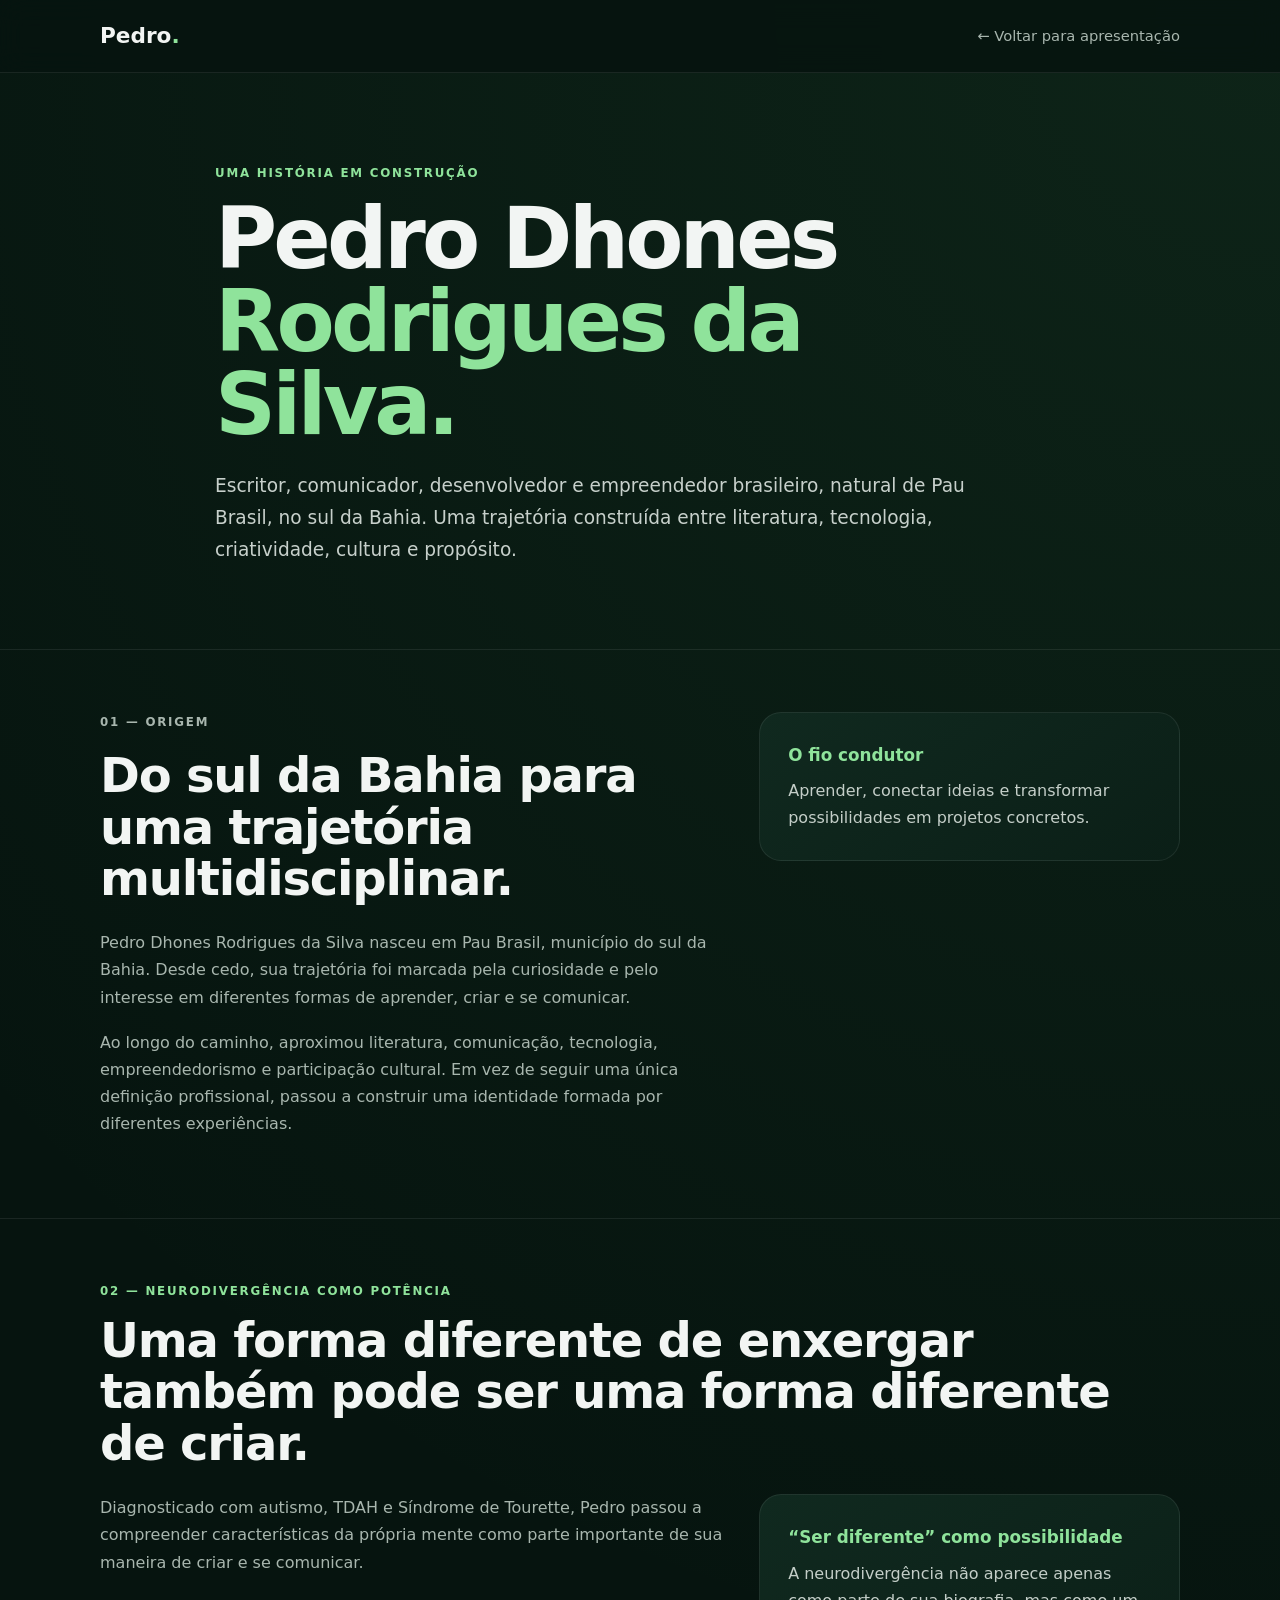
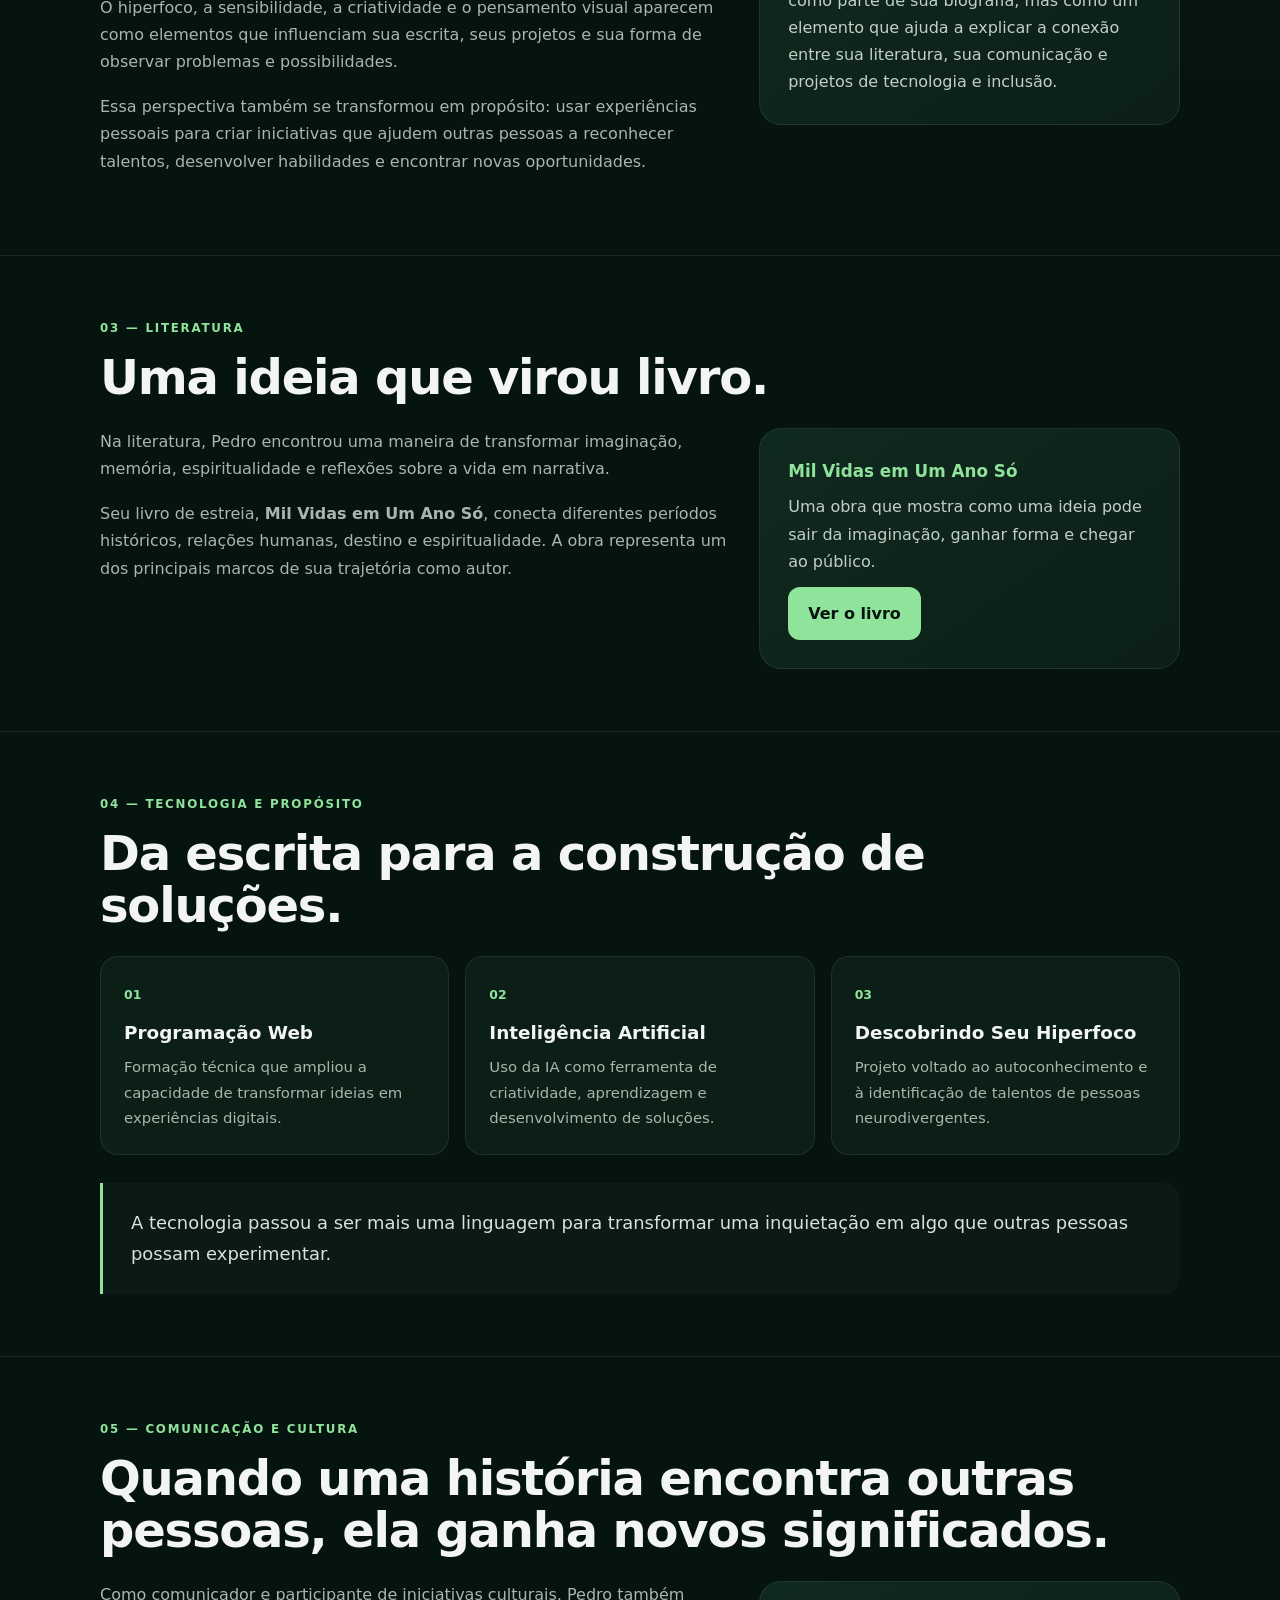
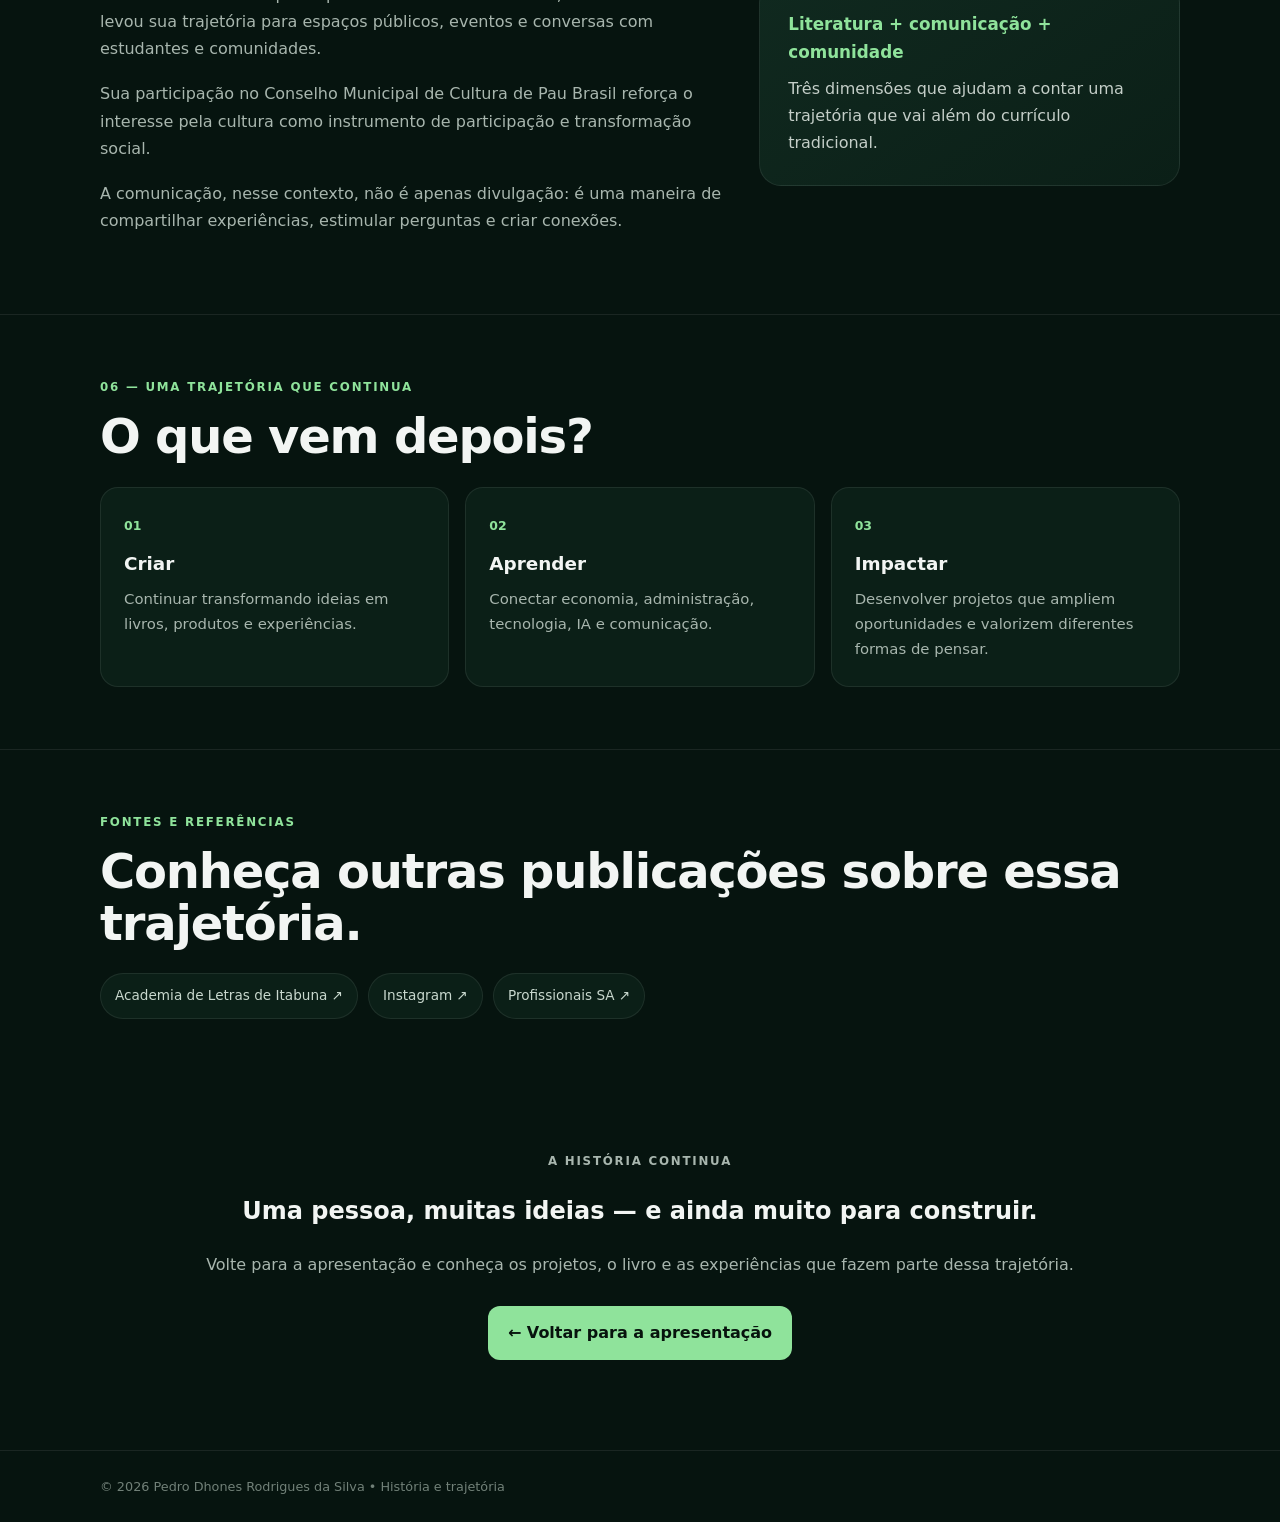
==== historia.html @ 58fc2c50 "Criar página dedicada à história de Pedro Dhones" ====
<!DOCTYPE html>
<html lang="pt-BR">
<head>
<meta charset="UTF-8">
<meta name="viewport" content="width=device-width, initial-scale=1.0">
<meta name="description" content="A história de Pedro Dhones Rodrigues da Silva — escritor, comunicador, desenvolvedor e empreendedor do sul da Bahia.">
<title>A história de Pedro Dhones | Pedro.</title>
<style>
:root{--bg:#06140f;--card:#0b1f17;--card2:#10291f;--text:#f2f5f3;--muted:#a8b6ae;--green:#8fe39b;--border:rgba(255,255,255,.08)}
*{box-sizing:border-box}html{scroll-behavior:smooth}body{margin:0;background:radial-gradient(circle at top right,rgba(82,180,105,.10),transparent 35%),var(--bg);color:var(--text);font-family:Inter,system-ui,-apple-system,BlinkMacSystemFont,"Segoe UI",sans-serif;line-height:1.7}.wrap{width:min(1080px,calc(100% - 36px));margin:auto}.nav{position:sticky;top:0;z-index:10;background:rgba(6,20,15,.88);backdrop-filter:blur(14px);border-bottom:1px solid var(--border)}.nav-inner{height:72px;display:flex;align-items:center;justify-content:space-between}.logo{color:var(--text);font-size:1.35rem;font-weight:800;text-decoration:none}.logo span{color:var(--green)}.back{color:var(--muted);text-decoration:none;font-size:.92rem}.back:hover{color:var(--green)}.hero{padding:90px 0 65px;max-width:850px}.eyebrow{color:var(--green);font-size:.74rem;font-weight:800;letter-spacing:.15em;margin:0 0 14px}.hero h1{font-size:clamp(2.5rem,7vw,5.3rem);line-height:.98;letter-spacing:-.045em;margin:0 0 24px}.hero h1 span{color:var(--green)}.lead{font-size:1.16rem;color:#c7d0cb;max-width:760px}.section{padding:62px 0;border-top:1px solid var(--border)}.section h2{font-size:clamp(1.8rem,4vw,3rem);line-height:1.08;letter-spacing:-.025em;margin:0 0 24px}.grid{display:grid;grid-template-columns:1.5fr 1fr;gap:28px;align-items:start}.copy p{color:var(--muted);margin:0 0 18px}.highlight{background:linear-gradient(145deg,var(--card2),var(--card));border:1px solid var(--border);border-radius:22px;padding:28px}.highlight strong{display:block;font-size:1.05rem;margin-bottom:8px;color:var(--green)}.highlight p{margin:0;color:#c4cec8}.cards{display:grid;grid-template-columns:repeat(3,1fr);gap:16px}.card{background:var(--card);border:1px solid var(--border);border-radius:18px;padding:23px}.card .num{color:var(--green);font-weight:800;font-size:.78rem}.card h3{margin:10px 0 7px;font-size:1.15rem}.card p{margin:0;color:var(--muted);font-size:.93rem}.quote{margin:28px 0 0;padding:25px 28px;border-left:3px solid var(--green);background:rgba(255,255,255,.025);border-radius:0 16px 16px 0;font-size:1.12rem;color:#d9e1dc}.sources{display:flex;flex-wrap:wrap;gap:10px}.sources a{display:inline-block;color:#c9d8ce;border:1px solid var(--border);background:var(--card);padding:10px 14px;border-radius:999px;text-decoration:none;font-size:.85rem}.sources a:hover{color:var(--green);border-color:rgba(143,227,155,.35)}.cta{padding:70px 0 90px;text-align:center}.cta p{color:var(--muted)}.btn{display:inline-flex;align-items:center;justify-content:center;margin-top:12px;padding:13px 20px;border-radius:12px;background:var(--green);color:#07130d;text-decoration:none;font-weight:800}.footer{border-top:1px solid var(--border);padding:25px 0;color:#718078;font-size:.8rem}@media(max-width:760px){.grid,.cards{grid-template-columns:1fr}.hero{padding-top:65px}.nav-inner{height:64px}.back{font-size:.82rem}.section{padding:48px 0}}
</style>
</head>
<body>
<header class="nav"><div class="wrap nav-inner"><a class="logo" href="index.html">Pedro<span>.</span></a><a class="back" href="index.html">← Voltar para apresentação</a></div></header>
<main>
<section class="hero wrap">
<p class="eyebrow">UMA HISTÓRIA EM CONSTRUÇÃO</p>
<h1>Pedro Dhones<br><span>Rodrigues da Silva.</span></h1>
<p class="lead">Escritor, comunicador, desenvolvedor e empreendedor brasileiro, natural de Pau Brasil, no sul da Bahia. Uma trajetória construída entre literatura, tecnologia, criatividade, cultura e propósito.</p>
</section>

<section class="section"><div class="wrap grid"><div class="copy"><p class="eyebrow">01 — ORIGEM</p><h2>Do sul da Bahia para uma trajetória multidisciplinar.</h2><p>Pedro Dhones Rodrigues da Silva nasceu em Pau Brasil, município do sul da Bahia. Desde cedo, sua trajetória foi marcada pela curiosidade e pelo interesse em diferentes formas de aprender, criar e se comunicar.</p><p>Ao longo do caminho, aproximou literatura, comunicação, tecnologia, empreendedorismo e participação cultural. Em vez de seguir uma única definição profissional, passou a construir uma identidade formada por diferentes experiências.</p></div><div class="highlight"><strong>O fio condutor</strong><p>Aprender, conectar ideias e transformar possibilidades em projetos concretos.</p></div></div></section>

<section class="section"><div class="wrap"><p class="eyebrow">02 — NEURODIVERGÊNCIA COMO POTÊNCIA</p><h2>Uma forma diferente de enxergar também pode ser uma forma diferente de criar.</h2><div class="grid"><div class="copy"><p>Diagnosticado com autismo, TDAH e Síndrome de Tourette, Pedro passou a compreender características da própria mente como parte importante de sua maneira de criar e se comunicar.</p><p>O hiperfoco, a sensibilidade, a criatividade e o pensamento visual aparecem como elementos que influenciam sua escrita, seus projetos e sua forma de observar problemas e possibilidades.</p><p>Essa perspectiva também se transformou em propósito: usar experiências pessoais para criar iniciativas que ajudem outras pessoas a reconhecer talentos, desenvolver habilidades e encontrar novas oportunidades.</p></div><div class="highlight"><strong>“Ser diferente” como possibilidade</strong><p>A neurodivergência não aparece apenas como parte de sua biografia, mas como um elemento que ajuda a explicar a conexão entre sua literatura, sua comunicação e projetos de tecnologia e inclusão.</p></div></div></div></section>

<section class="section"><div class="wrap"><p class="eyebrow">03 — LITERATURA</p><h2>Uma ideia que virou livro.</h2><div class="grid"><div class="copy"><p>Na literatura, Pedro encontrou uma maneira de transformar imaginação, memória, espiritualidade e reflexões sobre a vida em narrativa.</p><p>Seu livro de estreia, <strong>Mil Vidas em Um Ano Só</strong>, conecta diferentes períodos históricos, relações humanas, destino e espiritualidade. A obra representa um dos principais marcos de sua trajetória como autor.</p></div><div class="highlight"><strong>Mil Vidas em Um Ano Só</strong><p>Uma obra que mostra como uma ideia pode sair da imaginação, ganhar forma e chegar ao público.</p><a class="btn" href="https://www.amazon.com.br/dp/B0FYCX7732" target="_blank" rel="noopener">Ver o livro</a></div></div></div></section>

<section class="section"><div class="wrap"><p class="eyebrow">04 — TECNOLOGIA E PROPÓSITO</p><h2>Da escrita para a construção de soluções.</h2><div class="cards"><article class="card"><span class="num">01</span><h3>Programação Web</h3><p>Formação técnica que ampliou a capacidade de transformar ideias em experiências digitais.</p></article><article class="card"><span class="num">02</span><h3>Inteligência Artificial</h3><p>Uso da IA como ferramenta de criatividade, aprendizagem e desenvolvimento de soluções.</p></article><article class="card"><span class="num">03</span><h3>Descobrindo Seu Hiperfoco</h3><p>Projeto voltado ao autoconhecimento e à identificação de talentos de pessoas neurodivergentes.</p></article></div><div class="quote">A tecnologia passou a ser mais uma linguagem para transformar uma inquietação em algo que outras pessoas possam experimentar.</div></div></section>

<section class="section"><div class="wrap"><p class="eyebrow">05 — COMUNICAÇÃO E CULTURA</p><h2>Quando uma história encontra outras pessoas, ela ganha novos significados.</h2><div class="grid"><div class="copy"><p>Como comunicador e participante de iniciativas culturais, Pedro também levou sua trajetória para espaços públicos, eventos e conversas com estudantes e comunidades.</p><p>Sua participação no Conselho Municipal de Cultura de Pau Brasil reforça o interesse pela cultura como instrumento de participação e transformação social.</p><p>A comunicação, nesse contexto, não é apenas divulgação: é uma maneira de compartilhar experiências, estimular perguntas e criar conexões.</p></div><div class="highlight"><strong>Literatura + comunicação + comunidade</strong><p>Três dimensões que ajudam a contar uma trajetória que vai além do currículo tradicional.</p></div></div></div></section>

<section class="section"><div class="wrap"><p class="eyebrow">06 — UMA TRAJETÓRIA QUE CONTINUA</p><h2>O que vem depois?</h2><div class="cards"><article class="card"><span class="num">01</span><h3>Criar</h3><p>Continuar transformando ideias em livros, produtos e experiências.</p></article><article class="card"><span class="num">02</span><h3>Aprender</h3><p>Conectar economia, administração, tecnologia, IA e comunicação.</p></article><article class="card"><span class="num">03</span><h3>Impactar</h3><p>Desenvolver projetos que ampliem oportunidades e valorizem diferentes formas de pensar.</p></article></div></div></section>

<section class="section"><div class="wrap"><p class="eyebrow">FONTES E REFERÊNCIAS</p><h2>Conheça outras publicações sobre essa trajetória.</h2><div class="sources"><a href="https://academiadeletrasdeitabuna.com.br/2026/02/09/materia-literatura-sensibilidade-e-espiritualidade/" target="_blank" rel="noopener">Academia de Letras de Itabuna ↗</a><a href="https://www.instagram.com/p/DRHvUy2ACVV/" target="_blank" rel="noopener">Instagram ↗</a><a href="https://palestrantes.profissionaissa.com.br/palestrante/pedro-dhones-rodrigues-da-silva-123916" target="_blank" rel="noopener">Profissionais SA ↗</a></div></div></section>

<section class="cta wrap"><p class="eyebrow">A HISTÓRIA CONTINUA</p><h2>Uma pessoa, muitas ideias — e ainda muito para construir.</h2><p>Volte para a apresentação e conheça os projetos, o livro e as experiências que fazem parte dessa trajetória.</p><a class="btn" href="index.html">← Voltar para a apresentação</a></section>
</main>
<footer class="footer"><div class="wrap">© 2026 Pedro Dhones Rodrigues da Silva • História e trajetória</div></footer>
</body>
</html>
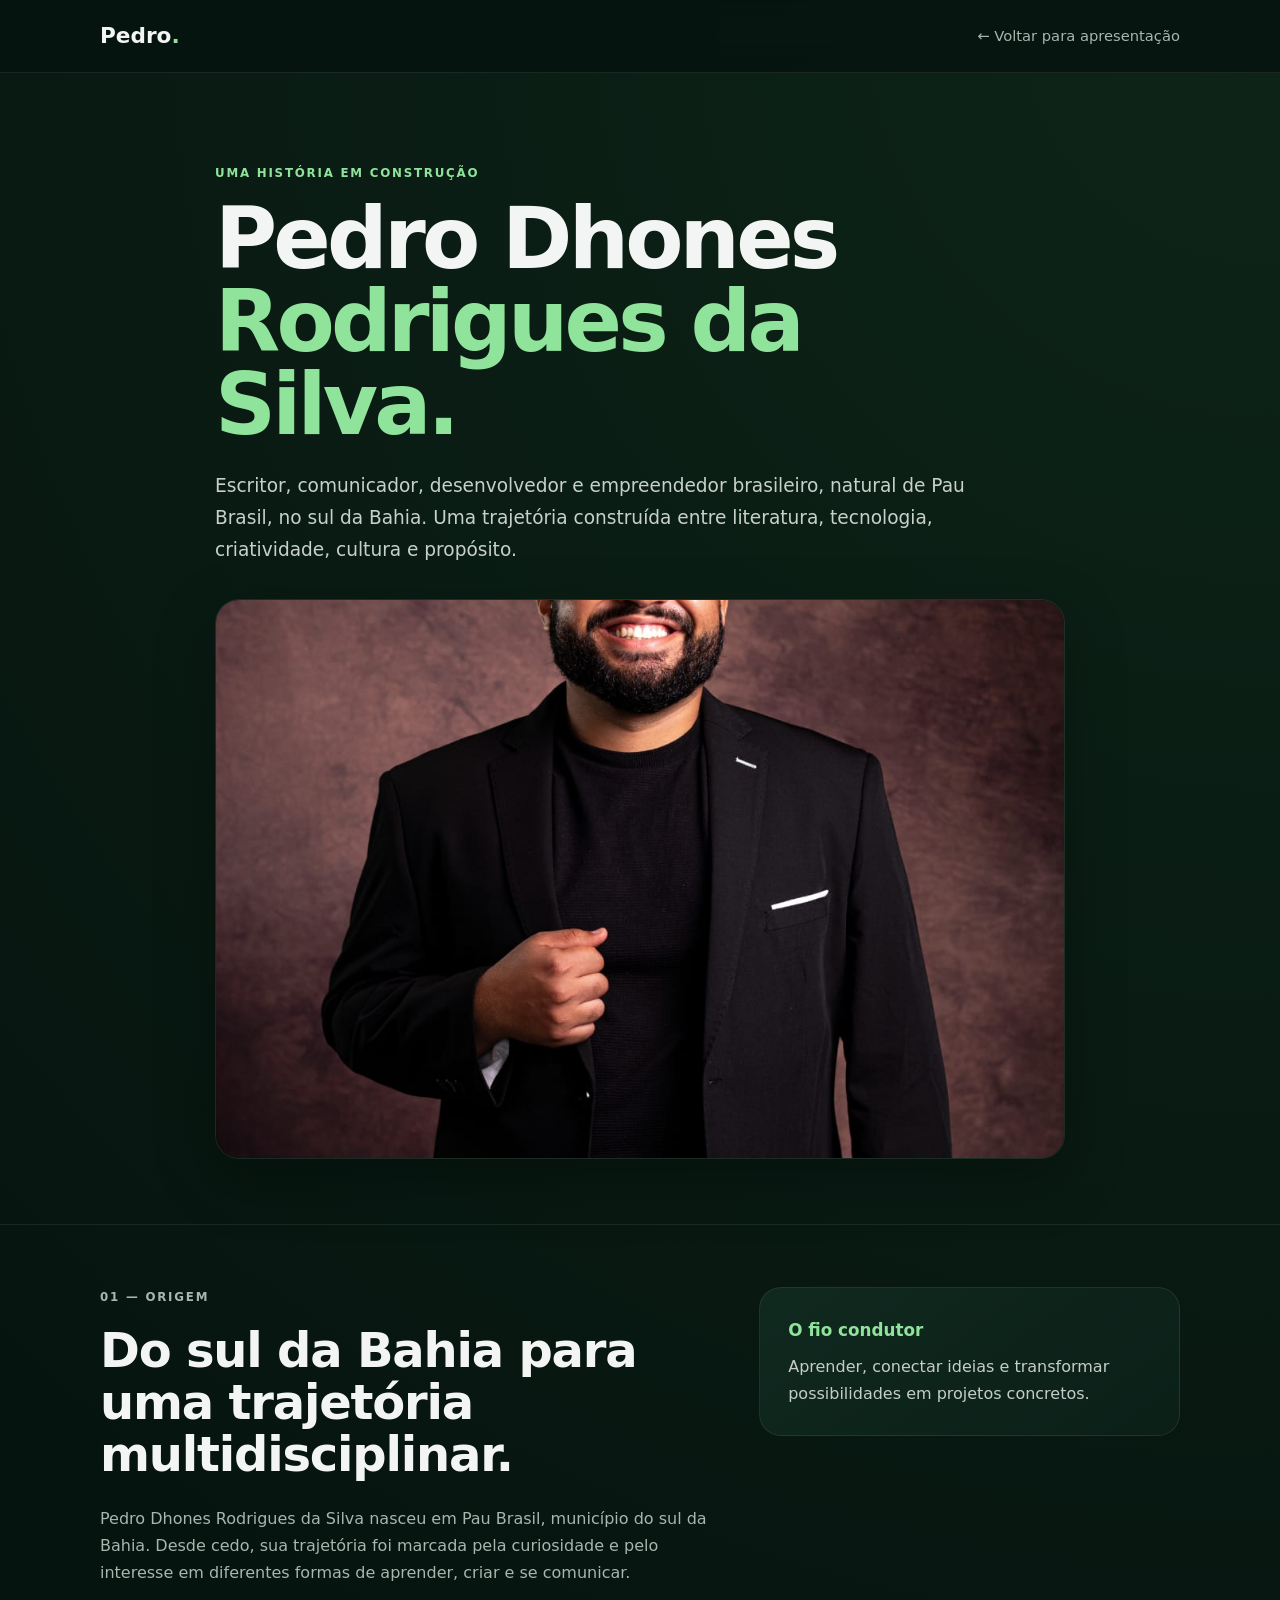
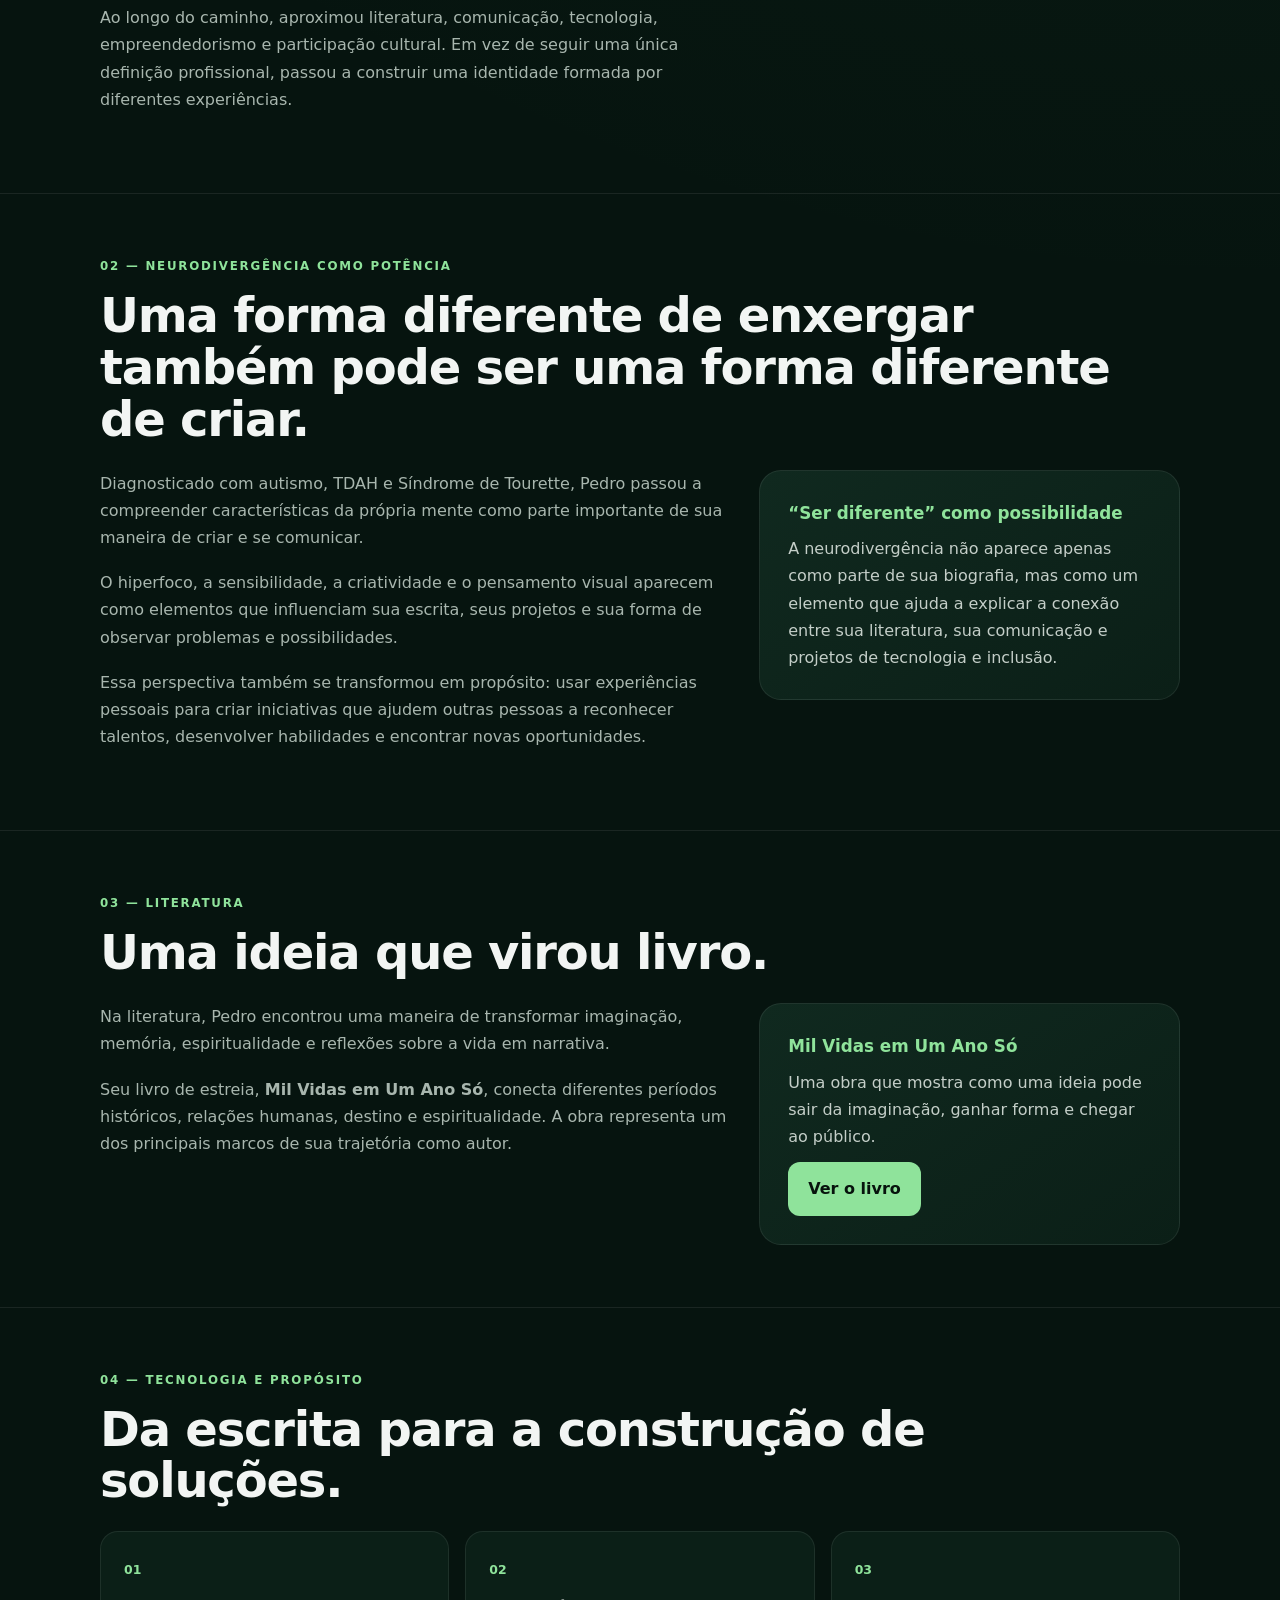
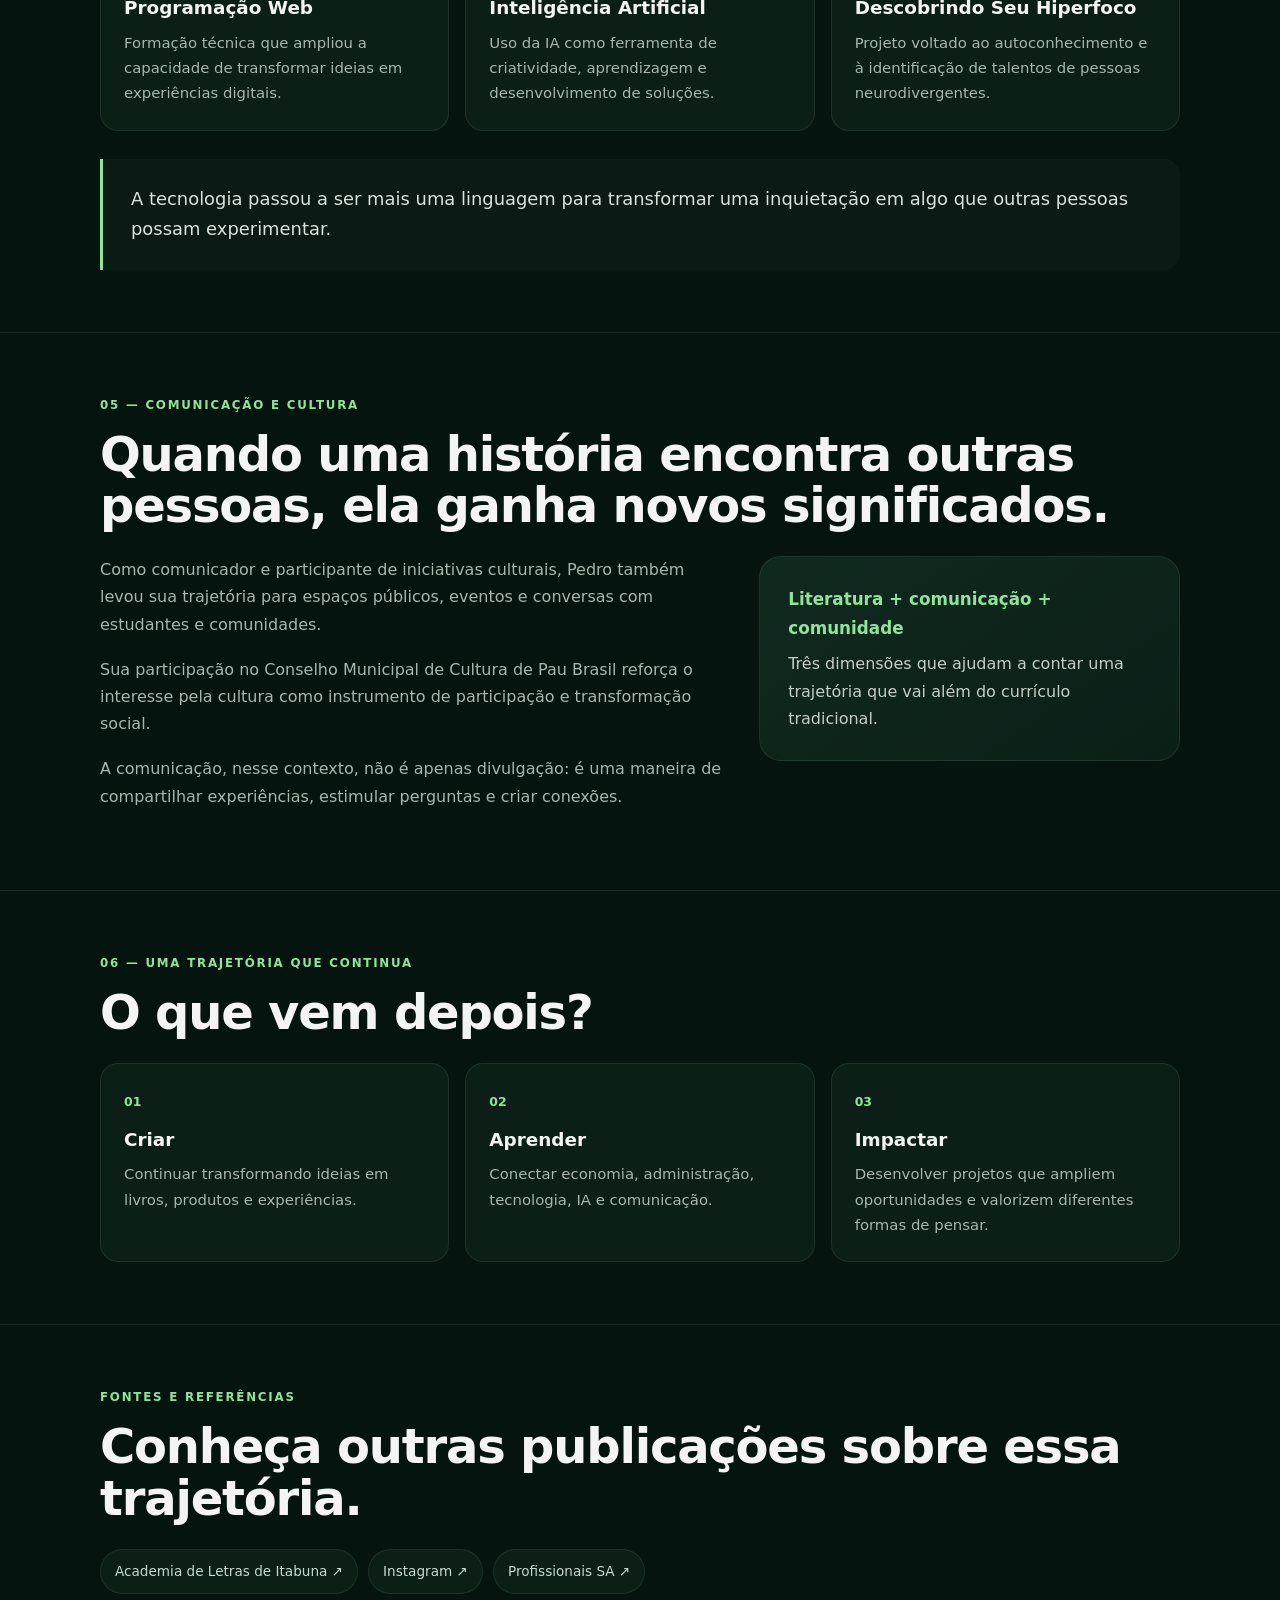
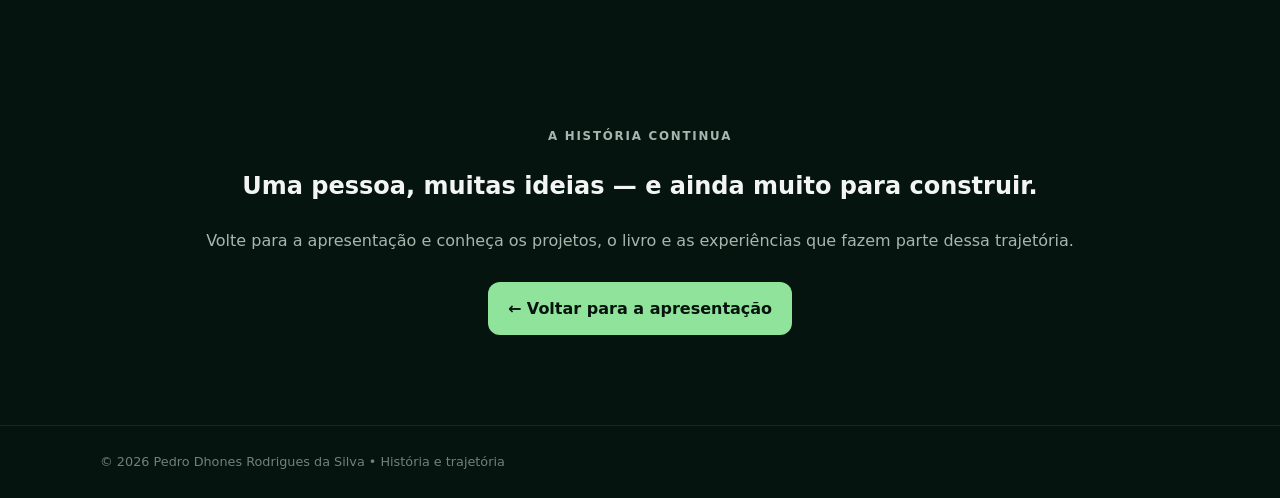
==== commit 5d0d14af: "Adicionar foto à página de história" ====
--- a/historia.html
+++ b/historia.html
@@ -7,7 +7,7 @@
 <title>A história de Pedro Dhones | Pedro.</title>
 <style>
 :root{--bg:#06140f;--card:#0b1f17;--card2:#10291f;--text:#f2f5f3;--muted:#a8b6ae;--green:#8fe39b;--border:rgba(255,255,255,.08)}
-*{box-sizing:border-box}html{scroll-behavior:smooth}body{margin:0;background:radial-gradient(circle at top right,rgba(82,180,105,.10),transparent 35%),var(--bg);color:var(--text);font-family:Inter,system-ui,-apple-system,BlinkMacSystemFont,"Segoe UI",sans-serif;line-height:1.7}.wrap{width:min(1080px,calc(100% - 36px));margin:auto}.nav{position:sticky;top:0;z-index:10;background:rgba(6,20,15,.88);backdrop-filter:blur(14px);border-bottom:1px solid var(--border)}.nav-inner{height:72px;display:flex;align-items:center;justify-content:space-between}.logo{color:var(--text);font-size:1.35rem;font-weight:800;text-decoration:none}.logo span{color:var(--green)}.back{color:var(--muted);text-decoration:none;font-size:.92rem}.back:hover{color:var(--green)}.hero{padding:90px 0 65px;max-width:850px}.eyebrow{color:var(--green);font-size:.74rem;font-weight:800;letter-spacing:.15em;margin:0 0 14px}.hero h1{font-size:clamp(2.5rem,7vw,5.3rem);line-height:.98;letter-spacing:-.045em;margin:0 0 24px}.hero h1 span{color:var(--green)}.lead{font-size:1.16rem;color:#c7d0cb;max-width:760px}.section{padding:62px 0;border-top:1px solid var(--border)}.section h2{font-size:clamp(1.8rem,4vw,3rem);line-height:1.08;letter-spacing:-.025em;margin:0 0 24px}.grid{display:grid;grid-template-columns:1.5fr 1fr;gap:28px;align-items:start}.copy p{color:var(--muted);margin:0 0 18px}.highlight{background:linear-gradient(145deg,var(--card2),var(--card));border:1px solid var(--border);border-radius:22px;padding:28px}.highlight strong{display:block;font-size:1.05rem;margin-bottom:8px;color:var(--green)}.highlight p{margin:0;color:#c4cec8}.cards{display:grid;grid-template-columns:repeat(3,1fr);gap:16px}.card{background:var(--card);border:1px solid var(--border);border-radius:18px;padding:23px}.card .num{color:var(--green);font-weight:800;font-size:.78rem}.card h3{margin:10px 0 7px;font-size:1.15rem}.card p{margin:0;color:var(--muted);font-size:.93rem}.quote{margin:28px 0 0;padding:25px 28px;border-left:3px solid var(--green);background:rgba(255,255,255,.025);border-radius:0 16px 16px 0;font-size:1.12rem;color:#d9e1dc}.sources{display:flex;flex-wrap:wrap;gap:10px}.sources a{display:inline-block;color:#c9d8ce;border:1px solid var(--border);background:var(--card);padding:10px 14px;border-radius:999px;text-decoration:none;font-size:.85rem}.sources a:hover{color:var(--green);border-color:rgba(143,227,155,.35)}.cta{padding:70px 0 90px;text-align:center}.cta p{color:var(--muted)}.btn{display:inline-flex;align-items:center;justify-content:center;margin-top:12px;padding:13px 20px;border-radius:12px;background:var(--green);color:#07130d;text-decoration:none;font-weight:800}.footer{border-top:1px solid var(--border);padding:25px 0;color:#718078;font-size:.8rem}@media(max-width:760px){.grid,.cards{grid-template-columns:1fr}.hero{padding-top:65px}.nav-inner{height:64px}.back{font-size:.82rem}.section{padding:48px 0}}
+*{box-sizing:border-box}html{scroll-behavior:smooth}body{margin:0;background:radial-gradient(circle at top right,rgba(82,180,105,.10),transparent 35%),var(--bg);color:var(--text);font-family:Inter,system-ui,-apple-system,BlinkMacSystemFont,"Segoe UI",sans-serif;line-height:1.7}.wrap{width:min(1080px,calc(100% - 36px));margin:auto}.nav{position:sticky;top:0;z-index:10;background:rgba(6,20,15,.88);backdrop-filter:blur(14px);border-bottom:1px solid var(--border)}.nav-inner{height:72px;display:flex;align-items:center;justify-content:space-between}.logo{color:var(--text);font-size:1.35rem;font-weight:800;text-decoration:none}.logo span{color:var(--green)}.back{color:var(--muted);text-decoration:none;font-size:.92rem}.back:hover{color:var(--green)}.hero{padding:90px 0 65px;max-width:850px}.eyebrow{color:var(--green);font-size:.74rem;font-weight:800;letter-spacing:.15em;margin:0 0 14px}.hero h1{font-size:clamp(2.5rem,7vw,5.3rem);line-height:.98;letter-spacing:-.045em;margin:0 0 24px}.hero h1 span{color:var(--green)}.lead{font-size:1.16rem;color:#c7d0cb;max-width:760px}.hero-photo{margin-top:34px;max-width:850px}.hero-photo img{display:block;width:100%;max-height:560px;object-fit:cover;border-radius:24px;border:1px solid var(--border);box-shadow:0 20px 60px rgba(0,0,0,.28)}.section{padding:62px 0;border-top:1px solid var(--border)}.section h2{font-size:clamp(1.8rem,4vw,3rem);line-height:1.08;letter-spacing:-.025em;margin:0 0 24px}.grid{display:grid;grid-template-columns:1.5fr 1fr;gap:28px;align-items:start}.copy p{color:var(--muted);margin:0 0 18px}.highlight{background:linear-gradient(145deg,var(--card2),var(--card));border:1px solid var(--border);border-radius:22px;padding:28px}.highlight strong{display:block;font-size:1.05rem;margin-bottom:8px;color:var(--green)}.highlight p{margin:0;color:#c4cec8}.cards{display:grid;grid-template-columns:repeat(3,1fr);gap:16px}.card{background:var(--card);border:1px solid var(--border);border-radius:18px;padding:23px}.card .num{color:var(--green);font-weight:800;font-size:.78rem}.card h3{margin:10px 0 7px;font-size:1.15rem}.card p{margin:0;color:var(--muted);font-size:.93rem}.quote{margin:28px 0 0;padding:25px 28px;border-left:3px solid var(--green);background:rgba(255,255,255,.025);border-radius:0 16px 16px 0;font-size:1.12rem;color:#d9e1dc}.sources{display:flex;flex-wrap:wrap;gap:10px}.sources a{display:inline-block;color:#c9d8ce;border:1px solid var(--border);background:var(--card);padding:10px 14px;border-radius:999px;text-decoration:none;font-size:.85rem}.sources a:hover{color:var(--green);border-color:rgba(143,227,155,.35)}.cta{padding:70px 0 90px;text-align:center}.cta p{color:var(--muted)}.btn{display:inline-flex;align-items:center;justify-content:center;margin-top:12px;padding:13px 20px;border-radius:12px;background:var(--green);color:#07130d;text-decoration:none;font-weight:800}.footer{border-top:1px solid var(--border);padding:25px 0;color:#718078;font-size:.8rem}@media(max-width:760px){.grid,.cards{grid-template-columns:1fr}.hero{padding-top:65px}.nav-inner{height:64px}.back{font-size:.82rem}.section{padding:48px 0}.hero-photo{margin-top:26px}.hero-photo img{max-height:420px;border-radius:18px}}
 </style>
 </head>
 <body>
@@ -17,24 +17,17 @@
 <p class="eyebrow">UMA HISTÓRIA EM CONSTRUÇÃO</p>
 <h1>Pedro Dhones<br><span>Rodrigues da Silva.</span></h1>
 <p class="lead">Escritor, comunicador, desenvolvedor e empreendedor brasileiro, natural de Pau Brasil, no sul da Bahia. Uma trajetória construída entre literatura, tecnologia, criatividade, cultura e propósito.</p>
+<div class="hero-photo"><img src="img/em%20pr%C3%A9.jpeg" alt="Pedro Dhones Rodrigues da Silva"></div>
 </section>
-
 <section class="section"><div class="wrap grid"><div class="copy"><p class="eyebrow">01 — ORIGEM</p><h2>Do sul da Bahia para uma trajetória multidisciplinar.</h2><p>Pedro Dhones Rodrigues da Silva nasceu em Pau Brasil, município do sul da Bahia. Desde cedo, sua trajetória foi marcada pela curiosidade e pelo interesse em diferentes formas de aprender, criar e se comunicar.</p><p>Ao longo do caminho, aproximou literatura, comunicação, tecnologia, empreendedorismo e participação cultural. Em vez de seguir uma única definição profissional, passou a construir uma identidade formada por diferentes experiências.</p></div><div class="highlight"><strong>O fio condutor</strong><p>Aprender, conectar ideias e transformar possibilidades em projetos concretos.</p></div></div></section>
-
 <section class="section"><div class="wrap"><p class="eyebrow">02 — NEURODIVERGÊNCIA COMO POTÊNCIA</p><h2>Uma forma diferente de enxergar também pode ser uma forma diferente de criar.</h2><div class="grid"><div class="copy"><p>Diagnosticado com autismo, TDAH e Síndrome de Tourette, Pedro passou a compreender características da própria mente como parte importante de sua maneira de criar e se comunicar.</p><p>O hiperfoco, a sensibilidade, a criatividade e o pensamento visual aparecem como elementos que influenciam sua escrita, seus projetos e sua forma de observar problemas e possibilidades.</p><p>Essa perspectiva também se transformou em propósito: usar experiências pessoais para criar iniciativas que ajudem outras pessoas a reconhecer talentos, desenvolver habilidades e encontrar novas oportunidades.</p></div><div class="highlight"><strong>“Ser diferente” como possibilidade</strong><p>A neurodivergência não aparece apenas como parte de sua biografia, mas como um elemento que ajuda a explicar a conexão entre sua literatura, sua comunicação e projetos de tecnologia e inclusão.</p></div></div></div></section>
-
 <section class="section"><div class="wrap"><p class="eyebrow">03 — LITERATURA</p><h2>Uma ideia que virou livro.</h2><div class="grid"><div class="copy"><p>Na literatura, Pedro encontrou uma maneira de transformar imaginação, memória, espiritualidade e reflexões sobre a vida em narrativa.</p><p>Seu livro de estreia, <strong>Mil Vidas em Um Ano Só</strong>, conecta diferentes períodos históricos, relações humanas, destino e espiritualidade. A obra representa um dos principais marcos de sua trajetória como autor.</p></div><div class="highlight"><strong>Mil Vidas em Um Ano Só</strong><p>Uma obra que mostra como uma ideia pode sair da imaginação, ganhar forma e chegar ao público.</p><a class="btn" href="https://www.amazon.com.br/dp/B0FYCX7732" target="_blank" rel="noopener">Ver o livro</a></div></div></div></section>
-
 <section class="section"><div class="wrap"><p class="eyebrow">04 — TECNOLOGIA E PROPÓSITO</p><h2>Da escrita para a construção de soluções.</h2><div class="cards"><article class="card"><span class="num">01</span><h3>Programação Web</h3><p>Formação técnica que ampliou a capacidade de transformar ideias em experiências digitais.</p></article><article class="card"><span class="num">02</span><h3>Inteligência Artificial</h3><p>Uso da IA como ferramenta de criatividade, aprendizagem e desenvolvimento de soluções.</p></article><article class="card"><span class="num">03</span><h3>Descobrindo Seu Hiperfoco</h3><p>Projeto voltado ao autoconhecimento e à identificação de talentos de pessoas neurodivergentes.</p></article></div><div class="quote">A tecnologia passou a ser mais uma linguagem para transformar uma inquietação em algo que outras pessoas possam experimentar.</div></div></section>
-
 <section class="section"><div class="wrap"><p class="eyebrow">05 — COMUNICAÇÃO E CULTURA</p><h2>Quando uma história encontra outras pessoas, ela ganha novos significados.</h2><div class="grid"><div class="copy"><p>Como comunicador e participante de iniciativas culturais, Pedro também levou sua trajetória para espaços públicos, eventos e conversas com estudantes e comunidades.</p><p>Sua participação no Conselho Municipal de Cultura de Pau Brasil reforça o interesse pela cultura como instrumento de participação e transformação social.</p><p>A comunicação, nesse contexto, não é apenas divulgação: é uma maneira de compartilhar experiências, estimular perguntas e criar conexões.</p></div><div class="highlight"><strong>Literatura + comunicação + comunidade</strong><p>Três dimensões que ajudam a contar uma trajetória que vai além do currículo tradicional.</p></div></div></div></section>
-
 <section class="section"><div class="wrap"><p class="eyebrow">06 — UMA TRAJETÓRIA QUE CONTINUA</p><h2>O que vem depois?</h2><div class="cards"><article class="card"><span class="num">01</span><h3>Criar</h3><p>Continuar transformando ideias em livros, produtos e experiências.</p></article><article class="card"><span class="num">02</span><h3>Aprender</h3><p>Conectar economia, administração, tecnologia, IA e comunicação.</p></article><article class="card"><span class="num">03</span><h3>Impactar</h3><p>Desenvolver projetos que ampliem oportunidades e valorizem diferentes formas de pensar.</p></article></div></div></section>
-
 <section class="section"><div class="wrap"><p class="eyebrow">FONTES E REFERÊNCIAS</p><h2>Conheça outras publicações sobre essa trajetória.</h2><div class="sources"><a href="https://academiadeletrasdeitabuna.com.br/2026/02/09/materia-literatura-sensibilidade-e-espiritualidade/" target="_blank" rel="noopener">Academia de Letras de Itabuna ↗</a><a href="https://www.instagram.com/p/DRHvUy2ACVV/" target="_blank" rel="noopener">Instagram ↗</a><a href="https://palestrantes.profissionaissa.com.br/palestrante/pedro-dhones-rodrigues-da-silva-123916" target="_blank" rel="noopener">Profissionais SA ↗</a></div></div></section>
-
 <section class="cta wrap"><p class="eyebrow">A HISTÓRIA CONTINUA</p><h2>Uma pessoa, muitas ideias — e ainda muito para construir.</h2><p>Volte para a apresentação e conheça os projetos, o livro e as experiências que fazem parte dessa trajetória.</p><a class="btn" href="index.html">← Voltar para a apresentação</a></section>
 </main>
 <footer class="footer"><div class="wrap">© 2026 Pedro Dhones Rodrigues da Silva • História e trajetória</div></footer>
 </body>
-</html>
+</html>
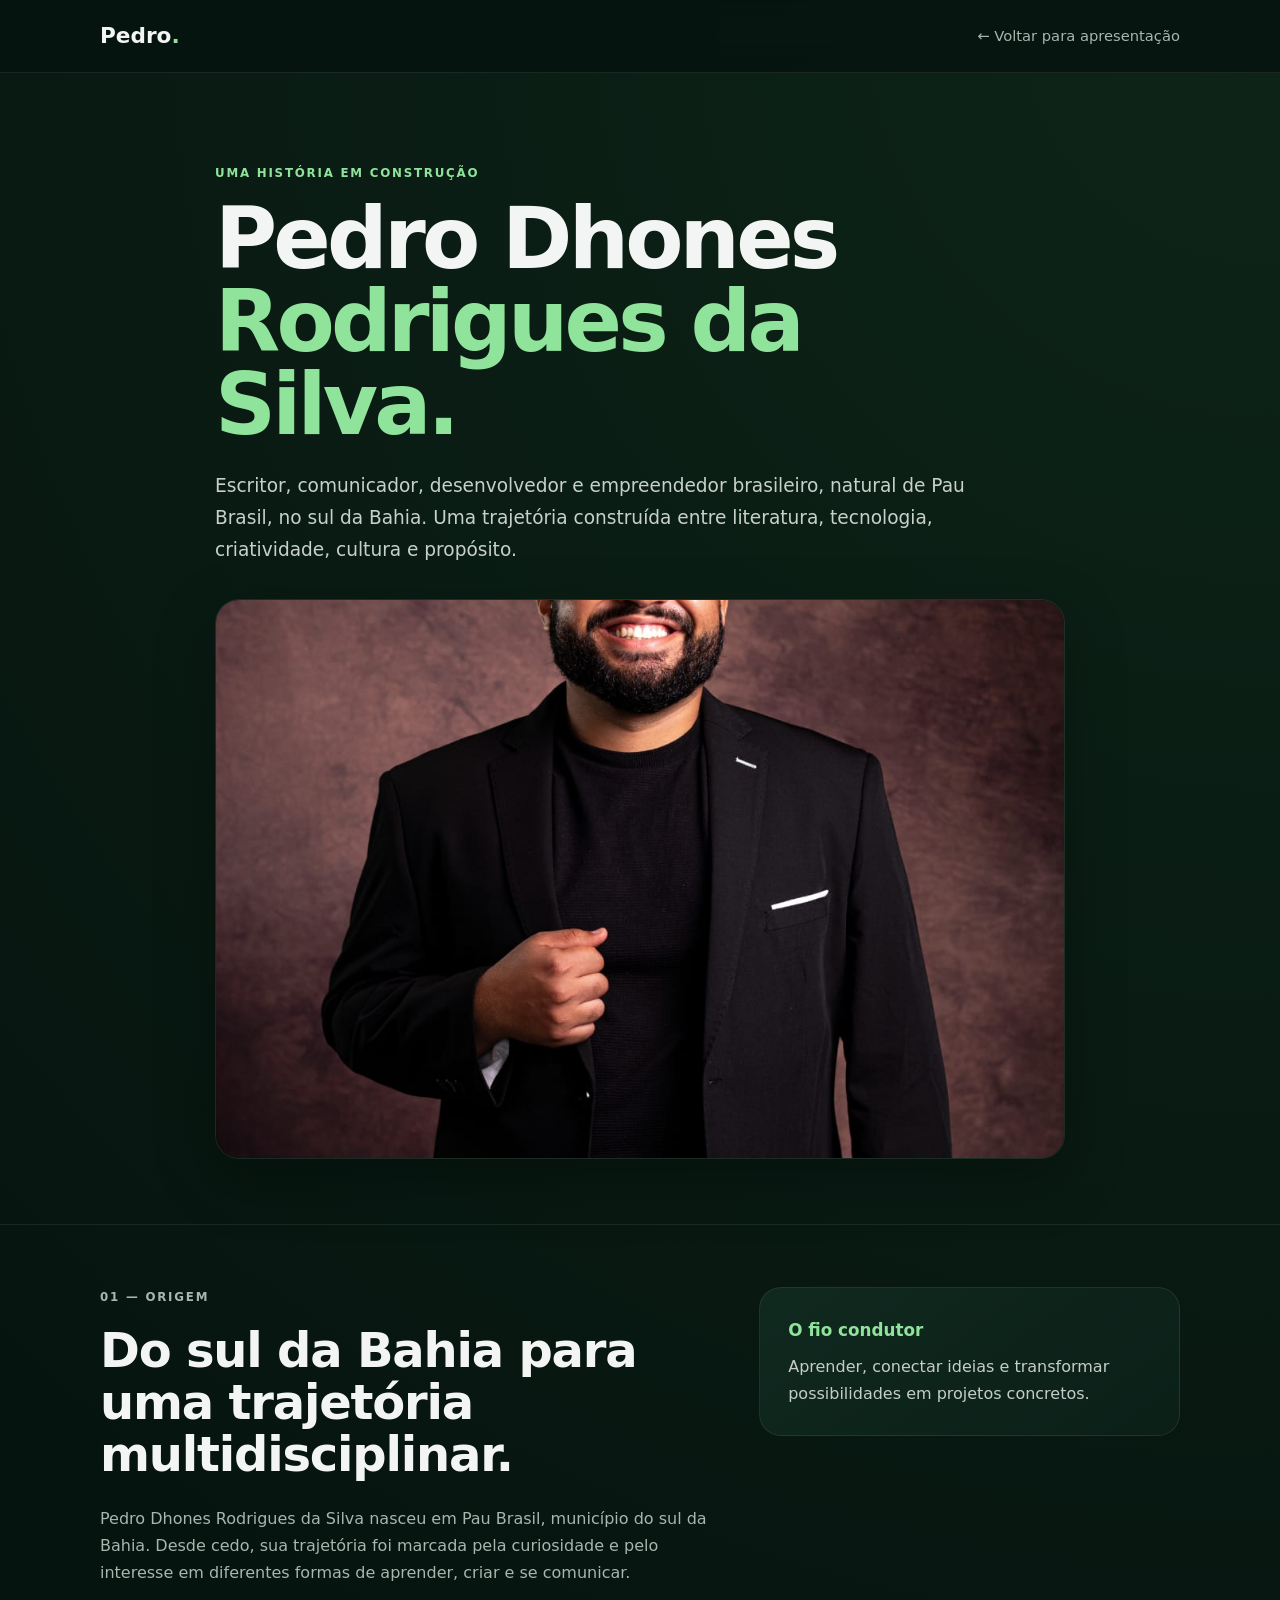
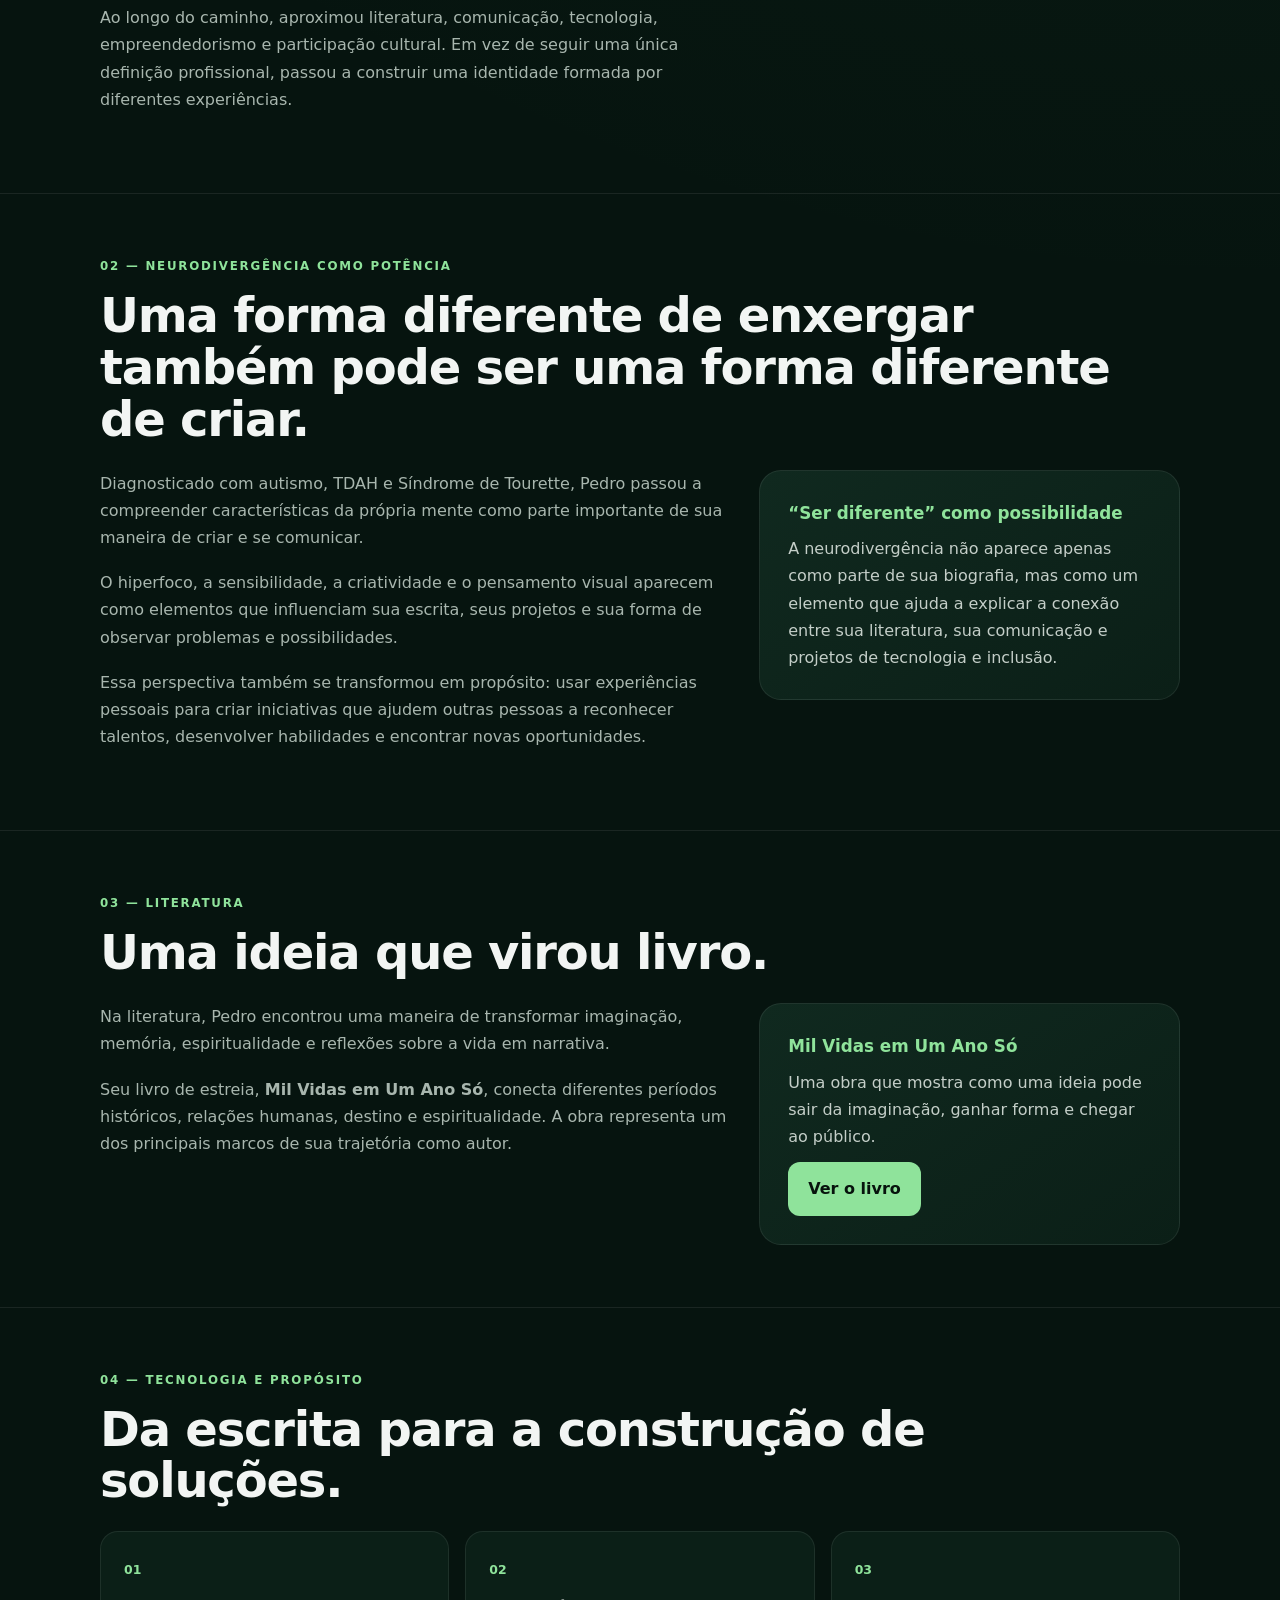
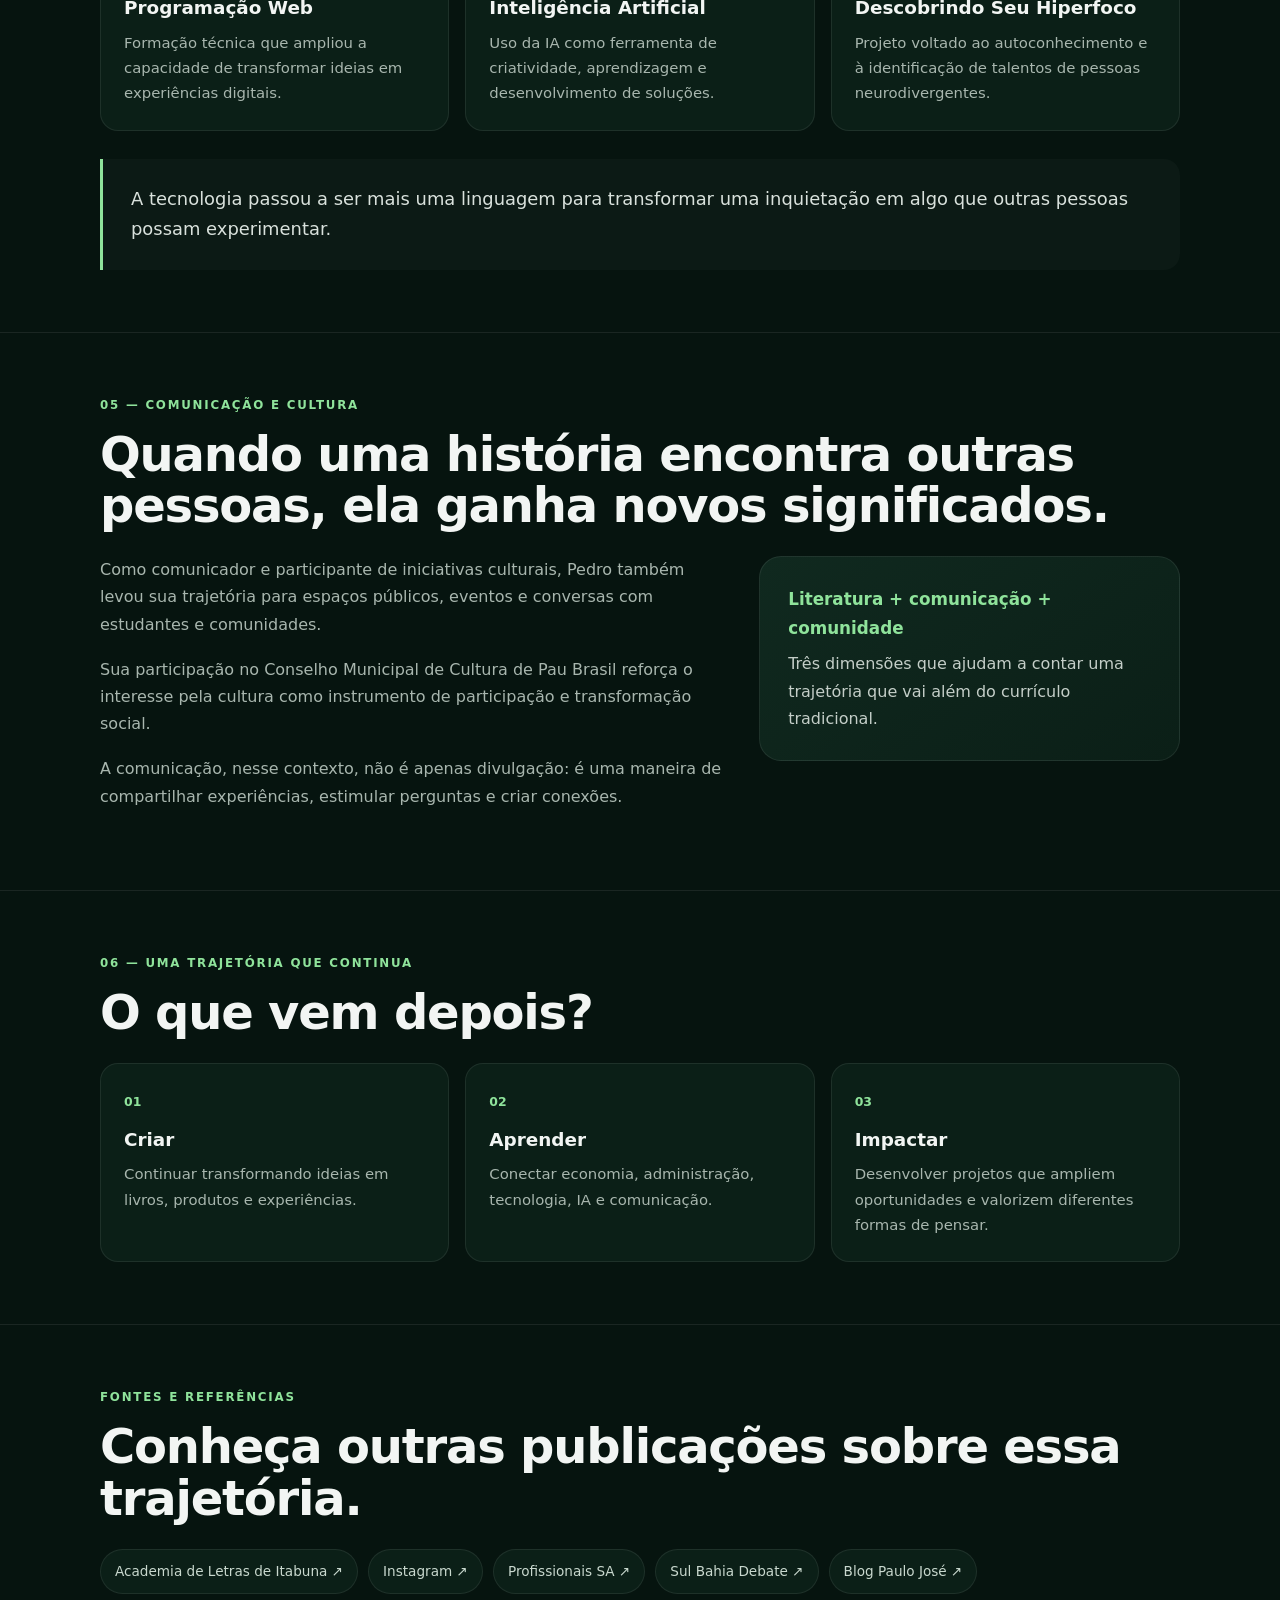
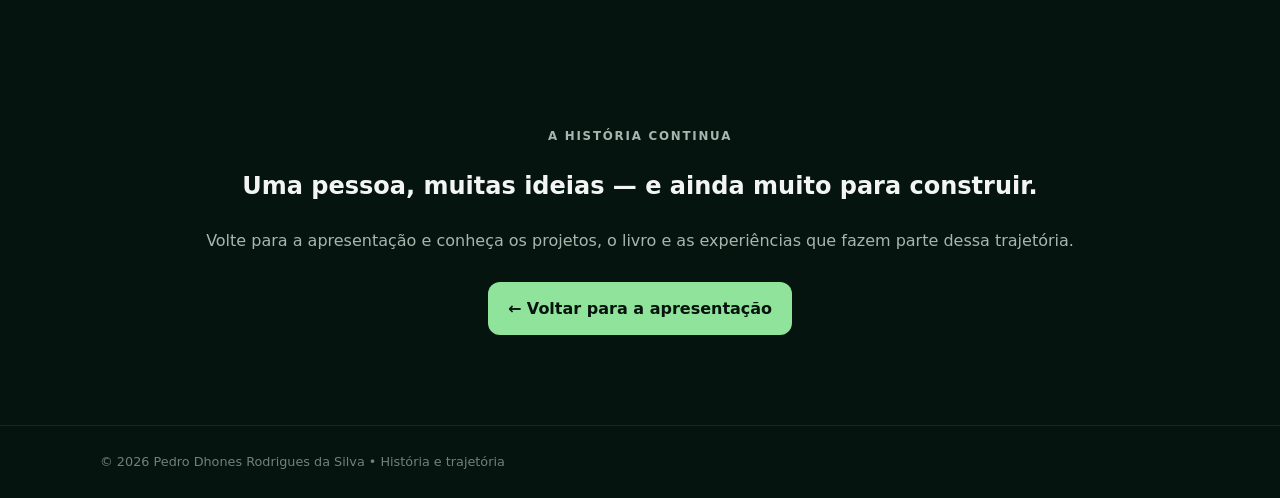
==== commit 3fb85002: "Adicionar referências do Sul Bahia Debate e Blog Paulo José" ====
--- a/historia.html
+++ b/historia.html
@@ -25,7 +25,7 @@
 <section class="section"><div class="wrap"><p class="eyebrow">04 — TECNOLOGIA E PROPÓSITO</p><h2>Da escrita para a construção de soluções.</h2><div class="cards"><article class="card"><span class="num">01</span><h3>Programação Web</h3><p>Formação técnica que ampliou a capacidade de transformar ideias em experiências digitais.</p></article><article class="card"><span class="num">02</span><h3>Inteligência Artificial</h3><p>Uso da IA como ferramenta de criatividade, aprendizagem e desenvolvimento de soluções.</p></article><article class="card"><span class="num">03</span><h3>Descobrindo Seu Hiperfoco</h3><p>Projeto voltado ao autoconhecimento e à identificação de talentos de pessoas neurodivergentes.</p></article></div><div class="quote">A tecnologia passou a ser mais uma linguagem para transformar uma inquietação em algo que outras pessoas possam experimentar.</div></div></section>
 <section class="section"><div class="wrap"><p class="eyebrow">05 — COMUNICAÇÃO E CULTURA</p><h2>Quando uma história encontra outras pessoas, ela ganha novos significados.</h2><div class="grid"><div class="copy"><p>Como comunicador e participante de iniciativas culturais, Pedro também levou sua trajetória para espaços públicos, eventos e conversas com estudantes e comunidades.</p><p>Sua participação no Conselho Municipal de Cultura de Pau Brasil reforça o interesse pela cultura como instrumento de participação e transformação social.</p><p>A comunicação, nesse contexto, não é apenas divulgação: é uma maneira de compartilhar experiências, estimular perguntas e criar conexões.</p></div><div class="highlight"><strong>Literatura + comunicação + comunidade</strong><p>Três dimensões que ajudam a contar uma trajetória que vai além do currículo tradicional.</p></div></div></div></section>
 <section class="section"><div class="wrap"><p class="eyebrow">06 — UMA TRAJETÓRIA QUE CONTINUA</p><h2>O que vem depois?</h2><div class="cards"><article class="card"><span class="num">01</span><h3>Criar</h3><p>Continuar transformando ideias em livros, produtos e experiências.</p></article><article class="card"><span class="num">02</span><h3>Aprender</h3><p>Conectar economia, administração, tecnologia, IA e comunicação.</p></article><article class="card"><span class="num">03</span><h3>Impactar</h3><p>Desenvolver projetos que ampliem oportunidades e valorizem diferentes formas de pensar.</p></article></div></div></section>
-<section class="section"><div class="wrap"><p class="eyebrow">FONTES E REFERÊNCIAS</p><h2>Conheça outras publicações sobre essa trajetória.</h2><div class="sources"><a href="https://academiadeletrasdeitabuna.com.br/2026/02/09/materia-literatura-sensibilidade-e-espiritualidade/" target="_blank" rel="noopener">Academia de Letras de Itabuna ↗</a><a href="https://www.instagram.com/p/DRHvUy2ACVV/" target="_blank" rel="noopener">Instagram ↗</a><a href="https://palestrantes.profissionaissa.com.br/palestrante/pedro-dhones-rodrigues-da-silva-123916" target="_blank" rel="noopener">Profissionais SA ↗</a></div></div></section>
+<section class="section"><div class="wrap"><p class="eyebrow">FONTES E REFERÊNCIAS</p><h2>Conheça outras publicações sobre essa trajetória.</h2><div class="sources"><a href="https://academiadeletrasdeitabuna.com.br/2026/02/09/materia-literatura-sensibilidade-e-espiritualidade/" target="_blank" rel="noopener">Academia de Letras de Itabuna ↗</a><a href="https://www.instagram.com/p/DRHvUy2ACVV/" target="_blank" rel="noopener">Instagram ↗</a><a href="https://palestrantes.profissionaissa.com.br/palestrante/pedro-dhones-rodrigues-da-silva-123916" target="_blank" rel="noopener">Profissionais SA ↗</a><a href="https://sulbahiadebate.com.br/" target="_blank" rel="noopener">Sul Bahia Debate ↗</a><a href="https://www.blogpaulojose.com.br/" target="_blank" rel="noopener">Blog Paulo José ↗</a></div></div></section>
 <section class="cta wrap"><p class="eyebrow">A HISTÓRIA CONTINUA</p><h2>Uma pessoa, muitas ideias — e ainda muito para construir.</h2><p>Volte para a apresentação e conheça os projetos, o livro e as experiências que fazem parte dessa trajetória.</p><a class="btn" href="index.html">← Voltar para a apresentação</a></section>
 </main>
 <footer class="footer"><div class="wrap">© 2026 Pedro Dhones Rodrigues da Silva • História e trajetória</div></footer>
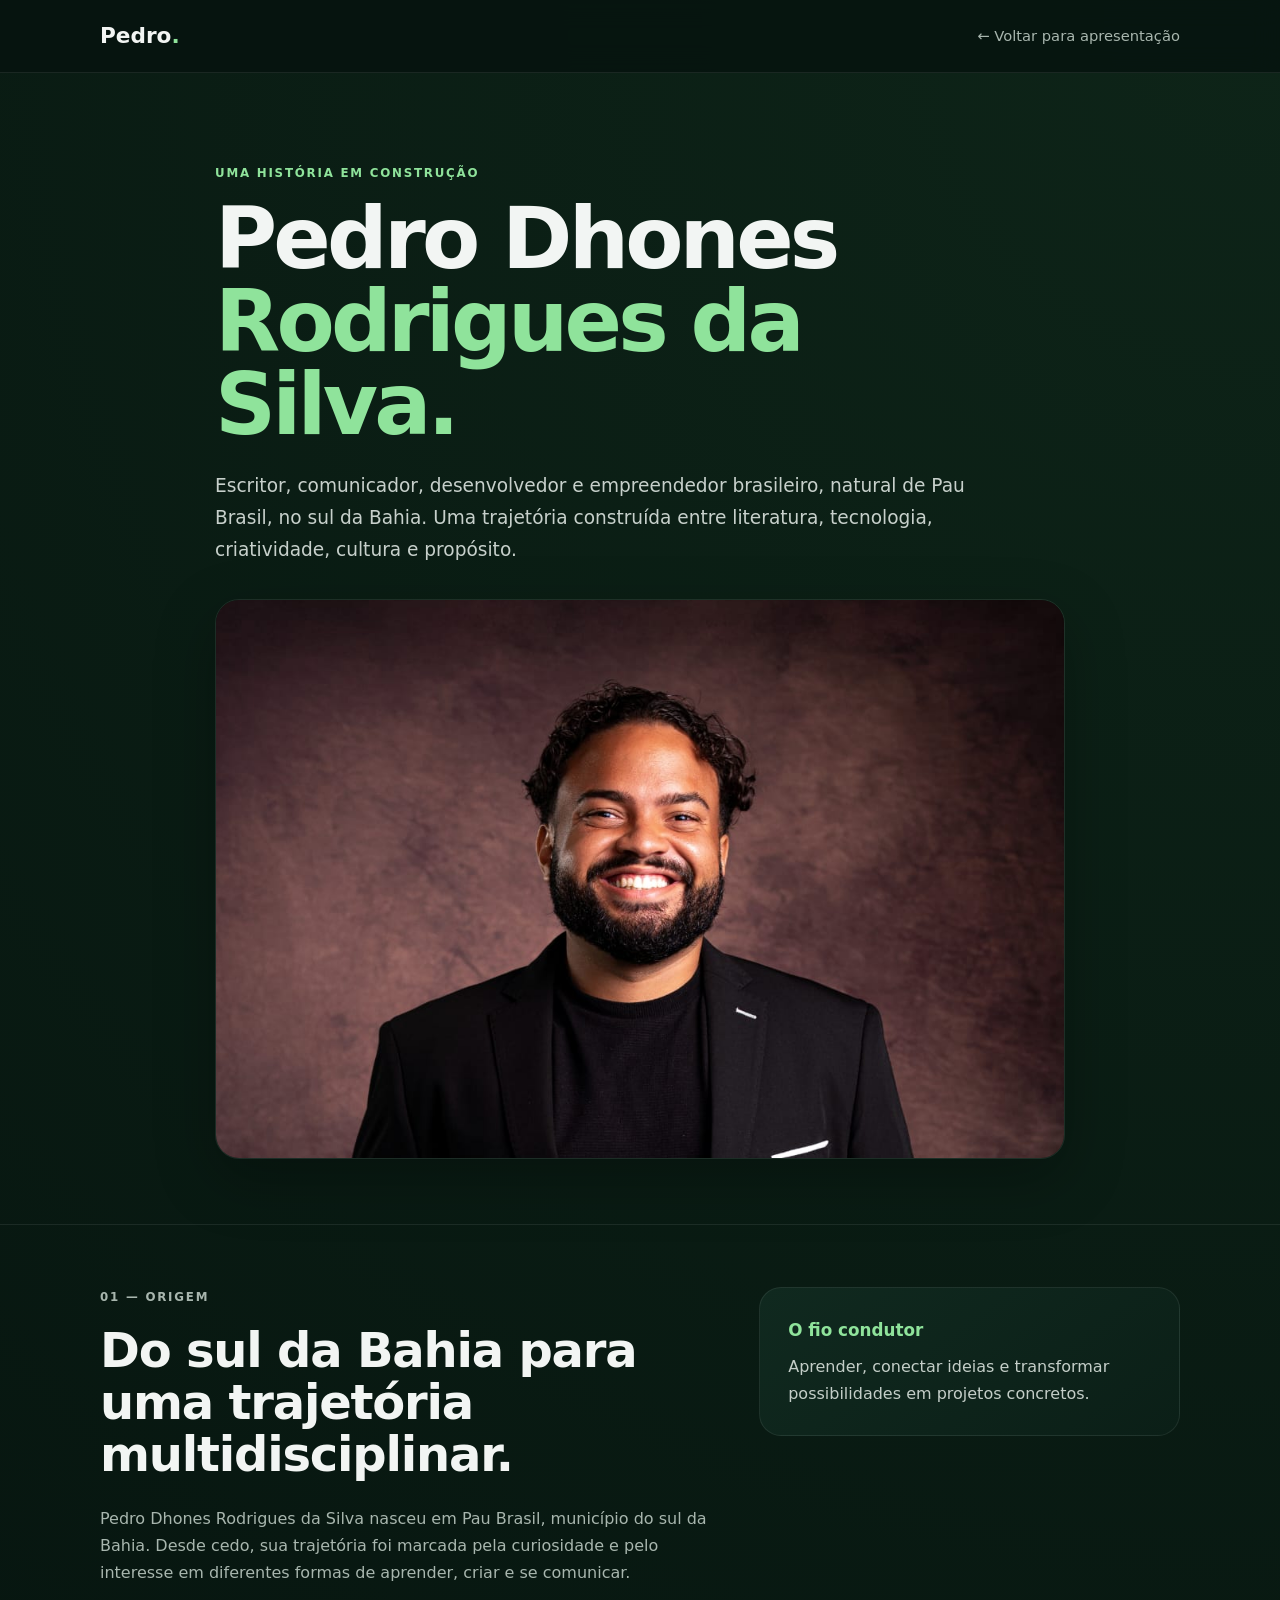
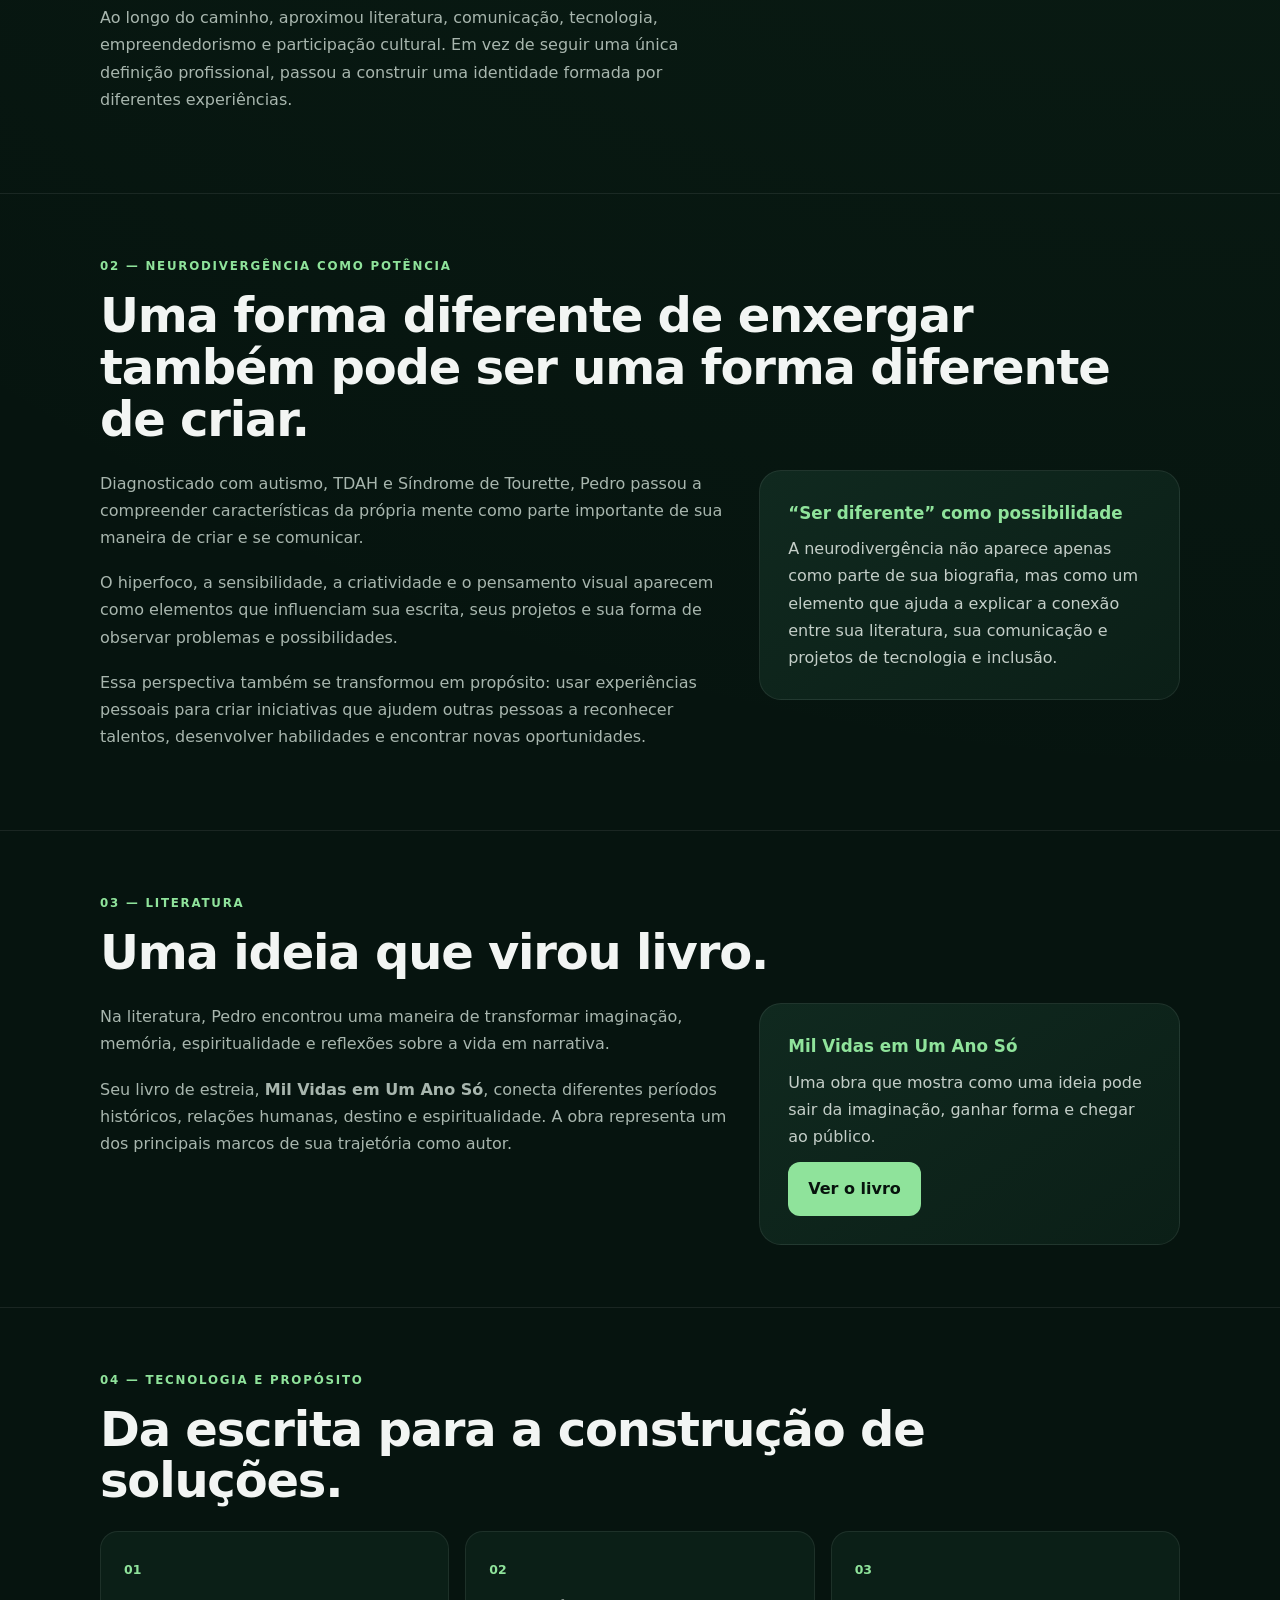
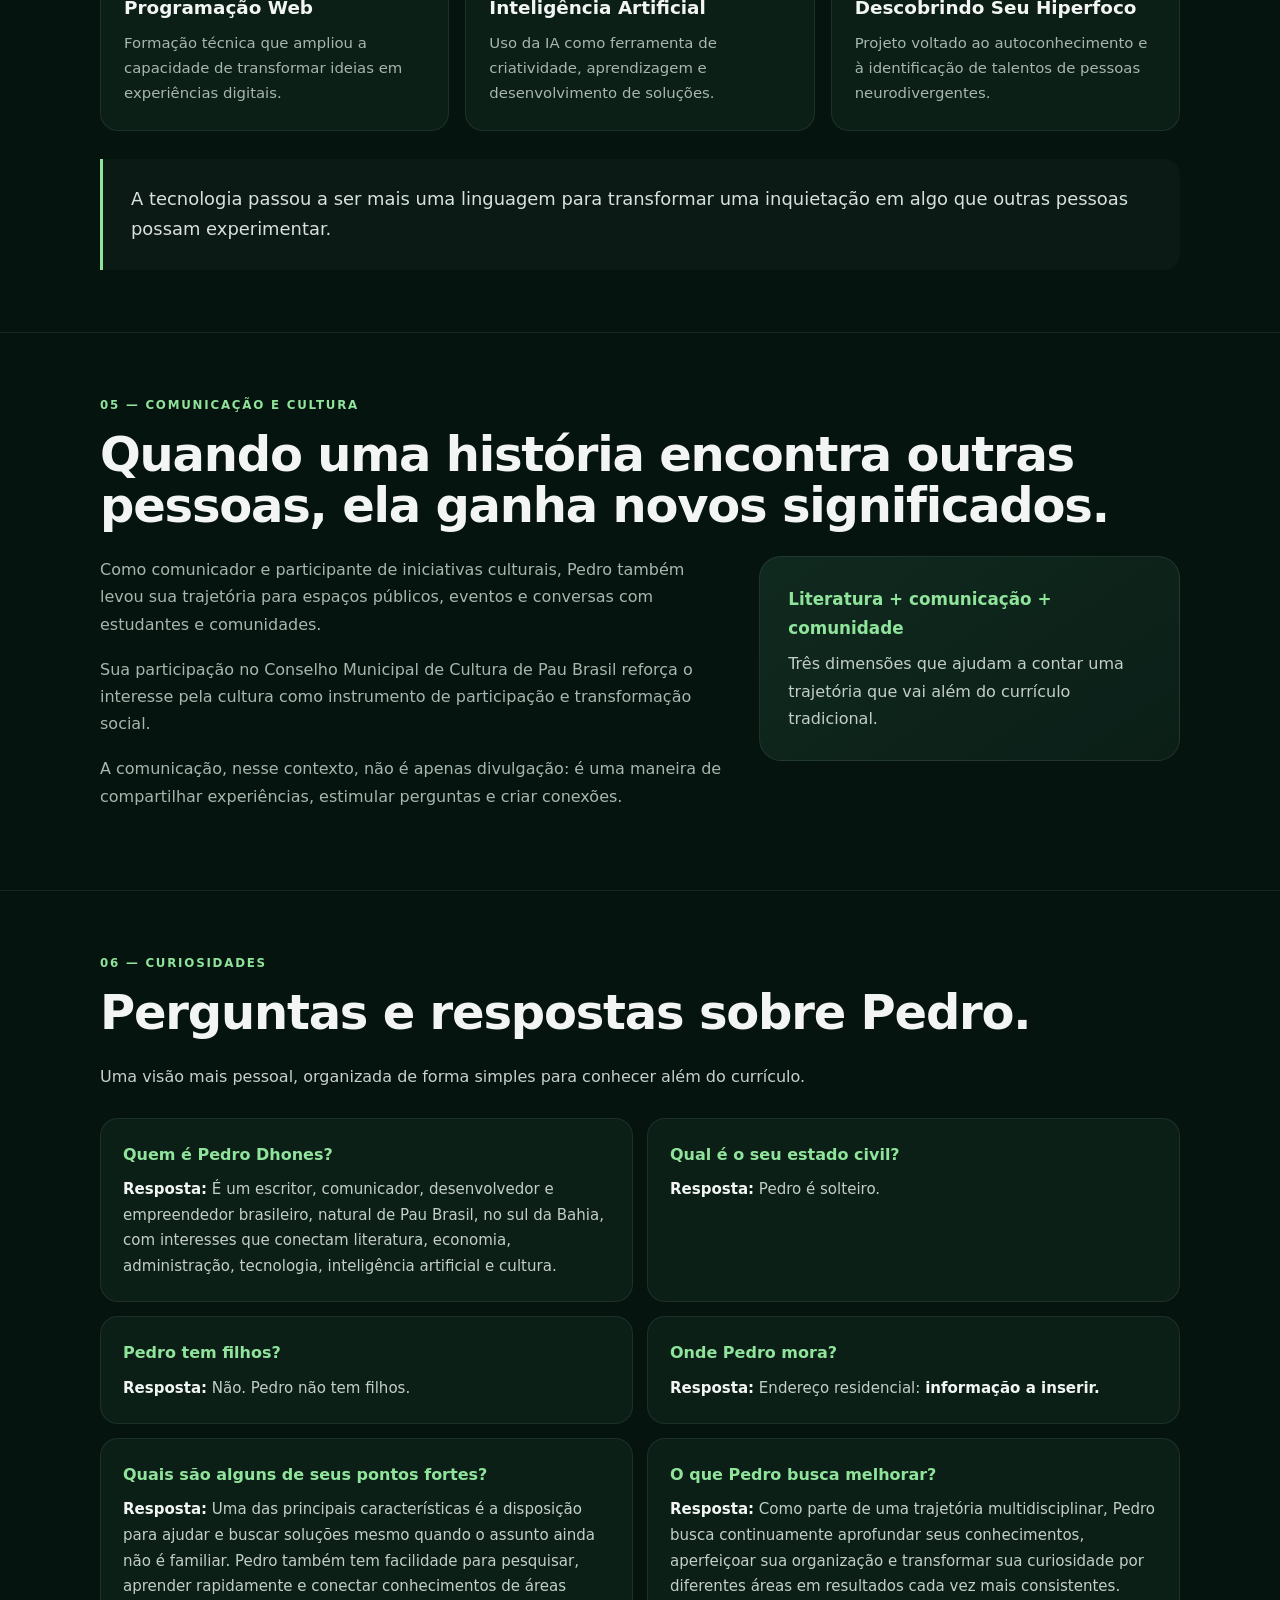
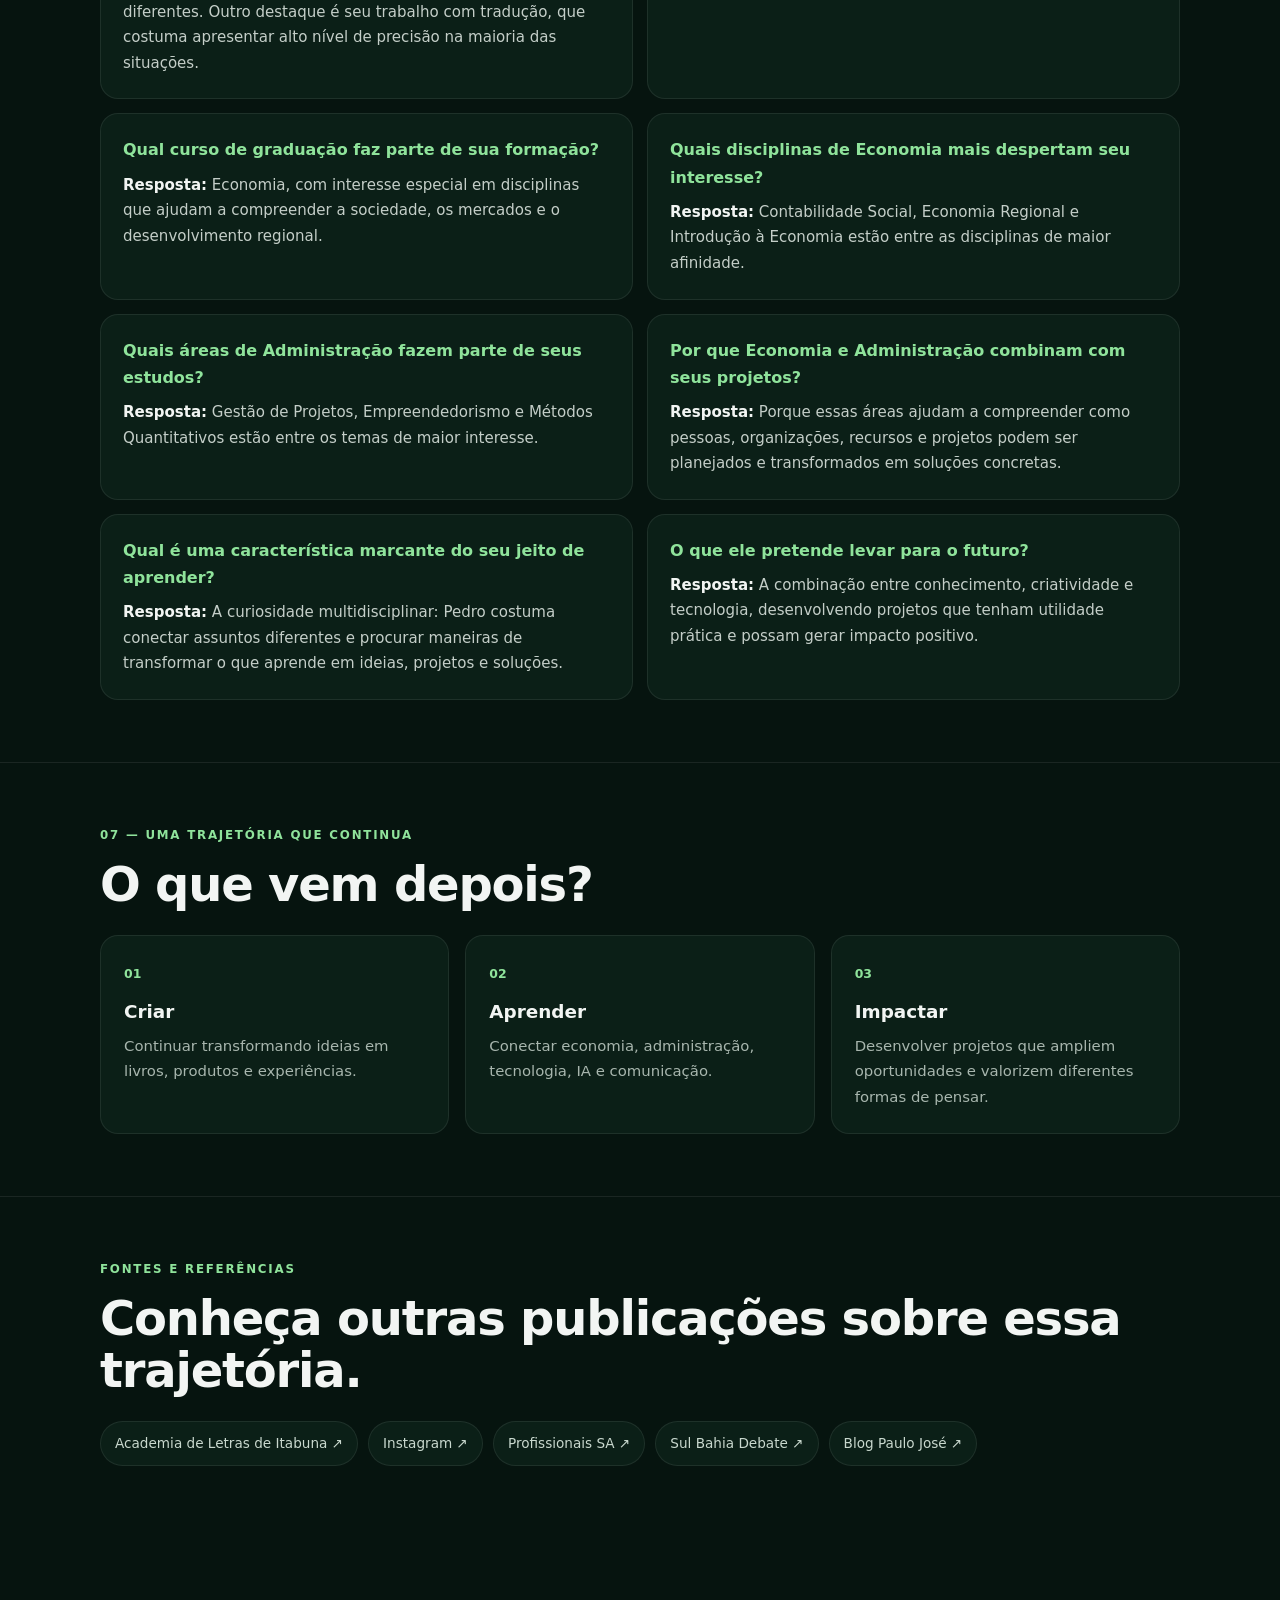
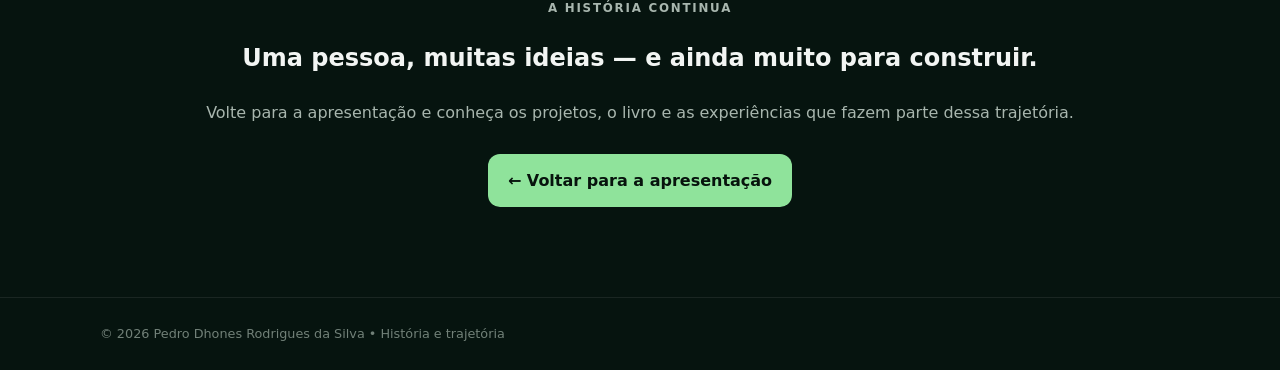
==== commit 7e271ff2: "Atualiza história com seção de curiosidades e melhora enquadramento da foto" ====
--- a/historia.html
+++ b/historia.html
@@ -7,7 +7,7 @@
 <title>A história de Pedro Dhones | Pedro.</title>
 <style>
 :root{--bg:#06140f;--card:#0b1f17;--card2:#10291f;--text:#f2f5f3;--muted:#a8b6ae;--green:#8fe39b;--border:rgba(255,255,255,.08)}
-*{box-sizing:border-box}html{scroll-behavior:smooth}body{margin:0;background:radial-gradient(circle at top right,rgba(82,180,105,.10),transparent 35%),var(--bg);color:var(--text);font-family:Inter,system-ui,-apple-system,BlinkMacSystemFont,"Segoe UI",sans-serif;line-height:1.7}.wrap{width:min(1080px,calc(100% - 36px));margin:auto}.nav{position:sticky;top:0;z-index:10;background:rgba(6,20,15,.88);backdrop-filter:blur(14px);border-bottom:1px solid var(--border)}.nav-inner{height:72px;display:flex;align-items:center;justify-content:space-between}.logo{color:var(--text);font-size:1.35rem;font-weight:800;text-decoration:none}.logo span{color:var(--green)}.back{color:var(--muted);text-decoration:none;font-size:.92rem}.back:hover{color:var(--green)}.hero{padding:90px 0 65px;max-width:850px}.eyebrow{color:var(--green);font-size:.74rem;font-weight:800;letter-spacing:.15em;margin:0 0 14px}.hero h1{font-size:clamp(2.5rem,7vw,5.3rem);line-height:.98;letter-spacing:-.045em;margin:0 0 24px}.hero h1 span{color:var(--green)}.lead{font-size:1.16rem;color:#c7d0cb;max-width:760px}.hero-photo{margin-top:34px;max-width:850px}.hero-photo img{display:block;width:100%;max-height:560px;object-fit:cover;border-radius:24px;border:1px solid var(--border);box-shadow:0 20px 60px rgba(0,0,0,.28)}.section{padding:62px 0;border-top:1px solid var(--border)}.section h2{font-size:clamp(1.8rem,4vw,3rem);line-height:1.08;letter-spacing:-.025em;margin:0 0 24px}.grid{display:grid;grid-template-columns:1.5fr 1fr;gap:28px;align-items:start}.copy p{color:var(--muted);margin:0 0 18px}.highlight{background:linear-gradient(145deg,var(--card2),var(--card));border:1px solid var(--border);border-radius:22px;padding:28px}.highlight strong{display:block;font-size:1.05rem;margin-bottom:8px;color:var(--green)}.highlight p{margin:0;color:#c4cec8}.cards{display:grid;grid-template-columns:repeat(3,1fr);gap:16px}.card{background:var(--card);border:1px solid var(--border);border-radius:18px;padding:23px}.card .num{color:var(--green);font-weight:800;font-size:.78rem}.card h3{margin:10px 0 7px;font-size:1.15rem}.card p{margin:0;color:var(--muted);font-size:.93rem}.quote{margin:28px 0 0;padding:25px 28px;border-left:3px solid var(--green);background:rgba(255,255,255,.025);border-radius:0 16px 16px 0;font-size:1.12rem;color:#d9e1dc}.sources{display:flex;flex-wrap:wrap;gap:10px}.sources a{display:inline-block;color:#c9d8ce;border:1px solid var(--border);background:var(--card);padding:10px 14px;border-radius:999px;text-decoration:none;font-size:.85rem}.sources a:hover{color:var(--green);border-color:rgba(143,227,155,.35)}.cta{padding:70px 0 90px;text-align:center}.cta p{color:var(--muted)}.btn{display:inline-flex;align-items:center;justify-content:center;margin-top:12px;padding:13px 20px;border-radius:12px;background:var(--green);color:#07130d;text-decoration:none;font-weight:800}.footer{border-top:1px solid var(--border);padding:25px 0;color:#718078;font-size:.8rem}@media(max-width:760px){.grid,.cards{grid-template-columns:1fr}.hero{padding-top:65px}.nav-inner{height:64px}.back{font-size:.82rem}.section{padding:48px 0}.hero-photo{margin-top:26px}.hero-photo img{max-height:420px;border-radius:18px}}
+*{box-sizing:border-box}html{scroll-behavior:smooth}body{margin:0;background:radial-gradient(circle at top right,rgba(82,180,105,.10),transparent 35%),var(--bg);color:var(--text);font-family:Inter,system-ui,-apple-system,BlinkMacSystemFont,"Segoe UI",sans-serif;line-height:1.7}.wrap{width:min(1080px,calc(100% - 36px));margin:auto}.nav{position:sticky;top:0;z-index:10;background:rgba(6,20,15,.88);backdrop-filter:blur(14px);border-bottom:1px solid var(--border)}.nav-inner{height:72px;display:flex;align-items:center;justify-content:space-between}.logo{color:var(--text);font-size:1.35rem;font-weight:800;text-decoration:none}.logo span{color:var(--green)}.back{color:var(--muted);text-decoration:none;font-size:.92rem}.back:hover{color:var(--green)}.hero{padding:90px 0 65px;max-width:850px}.eyebrow{color:var(--green);font-size:.74rem;font-weight:800;letter-spacing:.15em;margin:0 0 14px}.hero h1{font-size:clamp(2.5rem,7vw,5.3rem);line-height:.98;letter-spacing:-.045em;margin:0 0 24px}.hero h1 span{color:var(--green)}.lead{font-size:1.16rem;color:#c7d0cb;max-width:760px}.hero-photo{margin-top:34px;max-width:850px}.hero-photo img{display:block;width:100%;max-height:560px;object-fit:cover;object-position:center 15%;border-radius:24px;border:1px solid var(--border);box-shadow:0 20px 60px rgba(0,0,0,.28)}.section{padding:62px 0;border-top:1px solid var(--border)}.section h2{font-size:clamp(1.8rem,4vw,3rem);line-height:1.08;letter-spacing:-.025em;margin:0 0 24px}.grid{display:grid;grid-template-columns:1.5fr 1fr;gap:28px;align-items:start}.copy p{color:var(--muted);margin:0 0 18px}.highlight{background:linear-gradient(145deg,var(--card2),var(--card));border:1px solid var(--border);border-radius:22px;padding:28px}.highlight strong{display:block;font-size:1.05rem;margin-bottom:8px;color:var(--green)}.highlight p{margin:0;color:#c4cec8}.cards{display:grid;grid-template-columns:repeat(3,1fr);gap:16px}.card{background:var(--card);border:1px solid var(--border);border-radius:18px;padding:23px}.card .num{color:var(--green);font-weight:800;font-size:.78rem}.card h3{margin:10px 0 7px;font-size:1.15rem}.card p{margin:0;color:var(--muted);font-size:.93rem}.quote{margin:28px 0 0;padding:25px 28px;border-left:3px solid var(--green);background:rgba(255,255,255,.025);border-radius:0 16px 16px 0;font-size:1.12rem;color:#d9e1dc}.faq{display:grid;grid-template-columns:1fr 1fr;gap:14px}.faq-item{background:var(--card);border:1px solid var(--border);border-radius:18px;padding:22px}.faq-item h3{margin:0 0 9px;font-size:1rem;color:var(--green)}.faq-item p{margin:0;color:#c4cec8;font-size:.94rem}.faq-item strong{color:var(--text)}.sources{display:flex;flex-wrap:wrap;gap:10px}.sources a{display:inline-block;color:#c9d8ce;border:1px solid var(--border);background:var(--card);padding:10px 14px;border-radius:999px;text-decoration:none;font-size:.85rem}.sources a:hover{color:var(--green);border-color:rgba(143,227,155,.35)}.cta{padding:70px 0 90px;text-align:center}.cta p{color:var(--muted)}.btn{display:inline-flex;align-items:center;justify-content:center;margin-top:12px;padding:13px 20px;border-radius:12px;background:var(--green);color:#07130d;text-decoration:none;font-weight:800}.footer{border-top:1px solid var(--border);padding:25px 0;color:#718078;font-size:.8rem}@media(max-width:760px){.grid,.cards,.faq{grid-template-columns:1fr}.hero{padding-top:65px}.nav-inner{height:64px}.back{font-size:.82rem}.section{padding:48px 0}.hero-photo{margin-top:26px}.hero-photo img{max-height:500px;object-position:center 12%;border-radius:18px}}
 </style>
 </head>
 <body>
@@ -17,14 +17,28 @@
 <p class="eyebrow">UMA HISTÓRIA EM CONSTRUÇÃO</p>
 <h1>Pedro Dhones<br><span>Rodrigues da Silva.</span></h1>
 <p class="lead">Escritor, comunicador, desenvolvedor e empreendedor brasileiro, natural de Pau Brasil, no sul da Bahia. Uma trajetória construída entre literatura, tecnologia, criatividade, cultura e propósito.</p>
-<div class="hero-photo"><img src="img/em%20pr%C3%A9.jpeg" alt="Pedro Dhones Rodrigues da Silva"></div>
+<div class="hero-photo"><img src="img/em%20pr%C3%A9.jpeg" alt="Retrato de Pedro Dhones Rodrigues da Silva"></div>
 </section>
 <section class="section"><div class="wrap grid"><div class="copy"><p class="eyebrow">01 — ORIGEM</p><h2>Do sul da Bahia para uma trajetória multidisciplinar.</h2><p>Pedro Dhones Rodrigues da Silva nasceu em Pau Brasil, município do sul da Bahia. Desde cedo, sua trajetória foi marcada pela curiosidade e pelo interesse em diferentes formas de aprender, criar e se comunicar.</p><p>Ao longo do caminho, aproximou literatura, comunicação, tecnologia, empreendedorismo e participação cultural. Em vez de seguir uma única definição profissional, passou a construir uma identidade formada por diferentes experiências.</p></div><div class="highlight"><strong>O fio condutor</strong><p>Aprender, conectar ideias e transformar possibilidades em projetos concretos.</p></div></div></section>
 <section class="section"><div class="wrap"><p class="eyebrow">02 — NEURODIVERGÊNCIA COMO POTÊNCIA</p><h2>Uma forma diferente de enxergar também pode ser uma forma diferente de criar.</h2><div class="grid"><div class="copy"><p>Diagnosticado com autismo, TDAH e Síndrome de Tourette, Pedro passou a compreender características da própria mente como parte importante de sua maneira de criar e se comunicar.</p><p>O hiperfoco, a sensibilidade, a criatividade e o pensamento visual aparecem como elementos que influenciam sua escrita, seus projetos e sua forma de observar problemas e possibilidades.</p><p>Essa perspectiva também se transformou em propósito: usar experiências pessoais para criar iniciativas que ajudem outras pessoas a reconhecer talentos, desenvolver habilidades e encontrar novas oportunidades.</p></div><div class="highlight"><strong>“Ser diferente” como possibilidade</strong><p>A neurodivergência não aparece apenas como parte de sua biografia, mas como um elemento que ajuda a explicar a conexão entre sua literatura, sua comunicação e projetos de tecnologia e inclusão.</p></div></div></div></section>
 <section class="section"><div class="wrap"><p class="eyebrow">03 — LITERATURA</p><h2>Uma ideia que virou livro.</h2><div class="grid"><div class="copy"><p>Na literatura, Pedro encontrou uma maneira de transformar imaginação, memória, espiritualidade e reflexões sobre a vida em narrativa.</p><p>Seu livro de estreia, <strong>Mil Vidas em Um Ano Só</strong>, conecta diferentes períodos históricos, relações humanas, destino e espiritualidade. A obra representa um dos principais marcos de sua trajetória como autor.</p></div><div class="highlight"><strong>Mil Vidas em Um Ano Só</strong><p>Uma obra que mostra como uma ideia pode sair da imaginação, ganhar forma e chegar ao público.</p><a class="btn" href="https://www.amazon.com.br/dp/B0FYCX7732" target="_blank" rel="noopener">Ver o livro</a></div></div></div></section>
 <section class="section"><div class="wrap"><p class="eyebrow">04 — TECNOLOGIA E PROPÓSITO</p><h2>Da escrita para a construção de soluções.</h2><div class="cards"><article class="card"><span class="num">01</span><h3>Programação Web</h3><p>Formação técnica que ampliou a capacidade de transformar ideias em experiências digitais.</p></article><article class="card"><span class="num">02</span><h3>Inteligência Artificial</h3><p>Uso da IA como ferramenta de criatividade, aprendizagem e desenvolvimento de soluções.</p></article><article class="card"><span class="num">03</span><h3>Descobrindo Seu Hiperfoco</h3><p>Projeto voltado ao autoconhecimento e à identificação de talentos de pessoas neurodivergentes.</p></article></div><div class="quote">A tecnologia passou a ser mais uma linguagem para transformar uma inquietação em algo que outras pessoas possam experimentar.</div></div></section>
 <section class="section"><div class="wrap"><p class="eyebrow">05 — COMUNICAÇÃO E CULTURA</p><h2>Quando uma história encontra outras pessoas, ela ganha novos significados.</h2><div class="grid"><div class="copy"><p>Como comunicador e participante de iniciativas culturais, Pedro também levou sua trajetória para espaços públicos, eventos e conversas com estudantes e comunidades.</p><p>Sua participação no Conselho Municipal de Cultura de Pau Brasil reforça o interesse pela cultura como instrumento de participação e transformação social.</p><p>A comunicação, nesse contexto, não é apenas divulgação: é uma maneira de compartilhar experiências, estimular perguntas e criar conexões.</p></div><div class="highlight"><strong>Literatura + comunicação + comunidade</strong><p>Três dimensões que ajudam a contar uma trajetória que vai além do currículo tradicional.</p></div></div></div></section>
-<section class="section"><div class="wrap"><p class="eyebrow">06 — UMA TRAJETÓRIA QUE CONTINUA</p><h2>O que vem depois?</h2><div class="cards"><article class="card"><span class="num">01</span><h3>Criar</h3><p>Continuar transformando ideias em livros, produtos e experiências.</p></article><article class="card"><span class="num">02</span><h3>Aprender</h3><p>Conectar economia, administração, tecnologia, IA e comunicação.</p></article><article class="card"><span class="num">03</span><h3>Impactar</h3><p>Desenvolver projetos que ampliem oportunidades e valorizem diferentes formas de pensar.</p></article></div></div></section>
+<section class="section"><div class="wrap"><p class="eyebrow">06 — CURIOSIDADES</p><h2>Perguntas e respostas sobre Pedro.</h2><p class="lead" style="font-size:1rem;margin-bottom:28px">Uma visão mais pessoal, organizada de forma simples para conhecer além do currículo.</p><div class="faq">
+<article class="faq-item"><h3>Quem é Pedro Dhones?</h3><p><strong>Resposta:</strong> É um escritor, comunicador, desenvolvedor e empreendedor brasileiro, natural de Pau Brasil, no sul da Bahia, com interesses que conectam literatura, economia, administração, tecnologia, inteligência artificial e cultura.</p></article>
+<article class="faq-item"><h3>Qual é o seu estado civil?</h3><p><strong>Resposta:</strong> Pedro é solteiro.</p></article>
+<article class="faq-item"><h3>Pedro tem filhos?</h3><p><strong>Resposta:</strong> Não. Pedro não tem filhos.</p></article>
+<article class="faq-item"><h3>Onde Pedro mora?</h3><p><strong>Resposta:</strong> Endereço residencial: <strong>informação a inserir.</strong></p></article>
+<article class="faq-item"><h3>Quais são alguns de seus pontos fortes?</h3><p><strong>Resposta:</strong> Uma das principais características é a disposição para ajudar e buscar soluções mesmo quando o assunto ainda não é familiar. Pedro também tem facilidade para pesquisar, aprender rapidamente e conectar conhecimentos de áreas diferentes. Outro destaque é seu trabalho com tradução, que costuma apresentar alto nível de precisão na maioria das situações.</p></article>
+<article class="faq-item"><h3>O que Pedro busca melhorar?</h3><p><strong>Resposta:</strong> Como parte de uma trajetória multidisciplinar, Pedro busca continuamente aprofundar seus conhecimentos, aperfeiçoar sua organização e transformar sua curiosidade por diferentes áreas em resultados cada vez mais consistentes.</p></article>
+<article class="faq-item"><h3>Qual curso de graduação faz parte de sua formação?</h3><p><strong>Resposta:</strong> Economia, com interesse especial em disciplinas que ajudam a compreender a sociedade, os mercados e o desenvolvimento regional.</p></article>
+<article class="faq-item"><h3>Quais disciplinas de Economia mais despertam seu interesse?</h3><p><strong>Resposta:</strong> Contabilidade Social, Economia Regional e Introdução à Economia estão entre as disciplinas de maior afinidade.</p></article>
+<article class="faq-item"><h3>Quais áreas de Administração fazem parte de seus estudos?</h3><p><strong>Resposta:</strong> Gestão de Projetos, Empreendedorismo e Métodos Quantitativos estão entre os temas de maior interesse.</p></article>
+<article class="faq-item"><h3>Por que Economia e Administração combinam com seus projetos?</h3><p><strong>Resposta:</strong> Porque essas áreas ajudam a compreender como pessoas, organizações, recursos e projetos podem ser planejados e transformados em soluções concretas.</p></article>
+<article class="faq-item"><h3>Qual é uma característica marcante do seu jeito de aprender?</h3><p><strong>Resposta:</strong> A curiosidade multidisciplinar: Pedro costuma conectar assuntos diferentes e procurar maneiras de transformar o que aprende em ideias, projetos e soluções.</p></article>
+<article class="faq-item"><h3>O que ele pretende levar para o futuro?</h3><p><strong>Resposta:</strong> A combinação entre conhecimento, criatividade e tecnologia, desenvolvendo projetos que tenham utilidade prática e possam gerar impacto positivo.</p></article>
+</div></div></section>
+<section class="section"><div class="wrap"><p class="eyebrow">07 — UMA TRAJETÓRIA QUE CONTINUA</p><h2>O que vem depois?</h2><div class="cards"><article class="card"><span class="num">01</span><h3>Criar</h3><p>Continuar transformando ideias em livros, produtos e experiências.</p></article><article class="card"><span class="num">02</span><h3>Aprender</h3><p>Conectar economia, administração, tecnologia, IA e comunicação.</p></article><article class="card"><span class="num">03</span><h3>Impactar</h3><p>Desenvolver projetos que ampliem oportunidades e valorizem diferentes formas de pensar.</p></article></div></div></section>
 <section class="section"><div class="wrap"><p class="eyebrow">FONTES E REFERÊNCIAS</p><h2>Conheça outras publicações sobre essa trajetória.</h2><div class="sources"><a href="https://academiadeletrasdeitabuna.com.br/2026/02/09/materia-literatura-sensibilidade-e-espiritualidade/" target="_blank" rel="noopener">Academia de Letras de Itabuna ↗</a><a href="https://www.instagram.com/p/DRHvUy2ACVV/" target="_blank" rel="noopener">Instagram ↗</a><a href="https://palestrantes.profissionaissa.com.br/palestrante/pedro-dhones-rodrigues-da-silva-123916" target="_blank" rel="noopener">Profissionais SA ↗</a><a href="https://sulbahiadebate.com.br/" target="_blank" rel="noopener">Sul Bahia Debate ↗</a><a href="https://www.blogpaulojose.com.br/" target="_blank" rel="noopener">Blog Paulo José ↗</a></div></div></section>
 <section class="cta wrap"><p class="eyebrow">A HISTÓRIA CONTINUA</p><h2>Uma pessoa, muitas ideias — e ainda muito para construir.</h2><p>Volte para a apresentação e conheça os projetos, o livro e as experiências que fazem parte dessa trajetória.</p><a class="btn" href="index.html">← Voltar para a apresentação</a></section>
 </main>
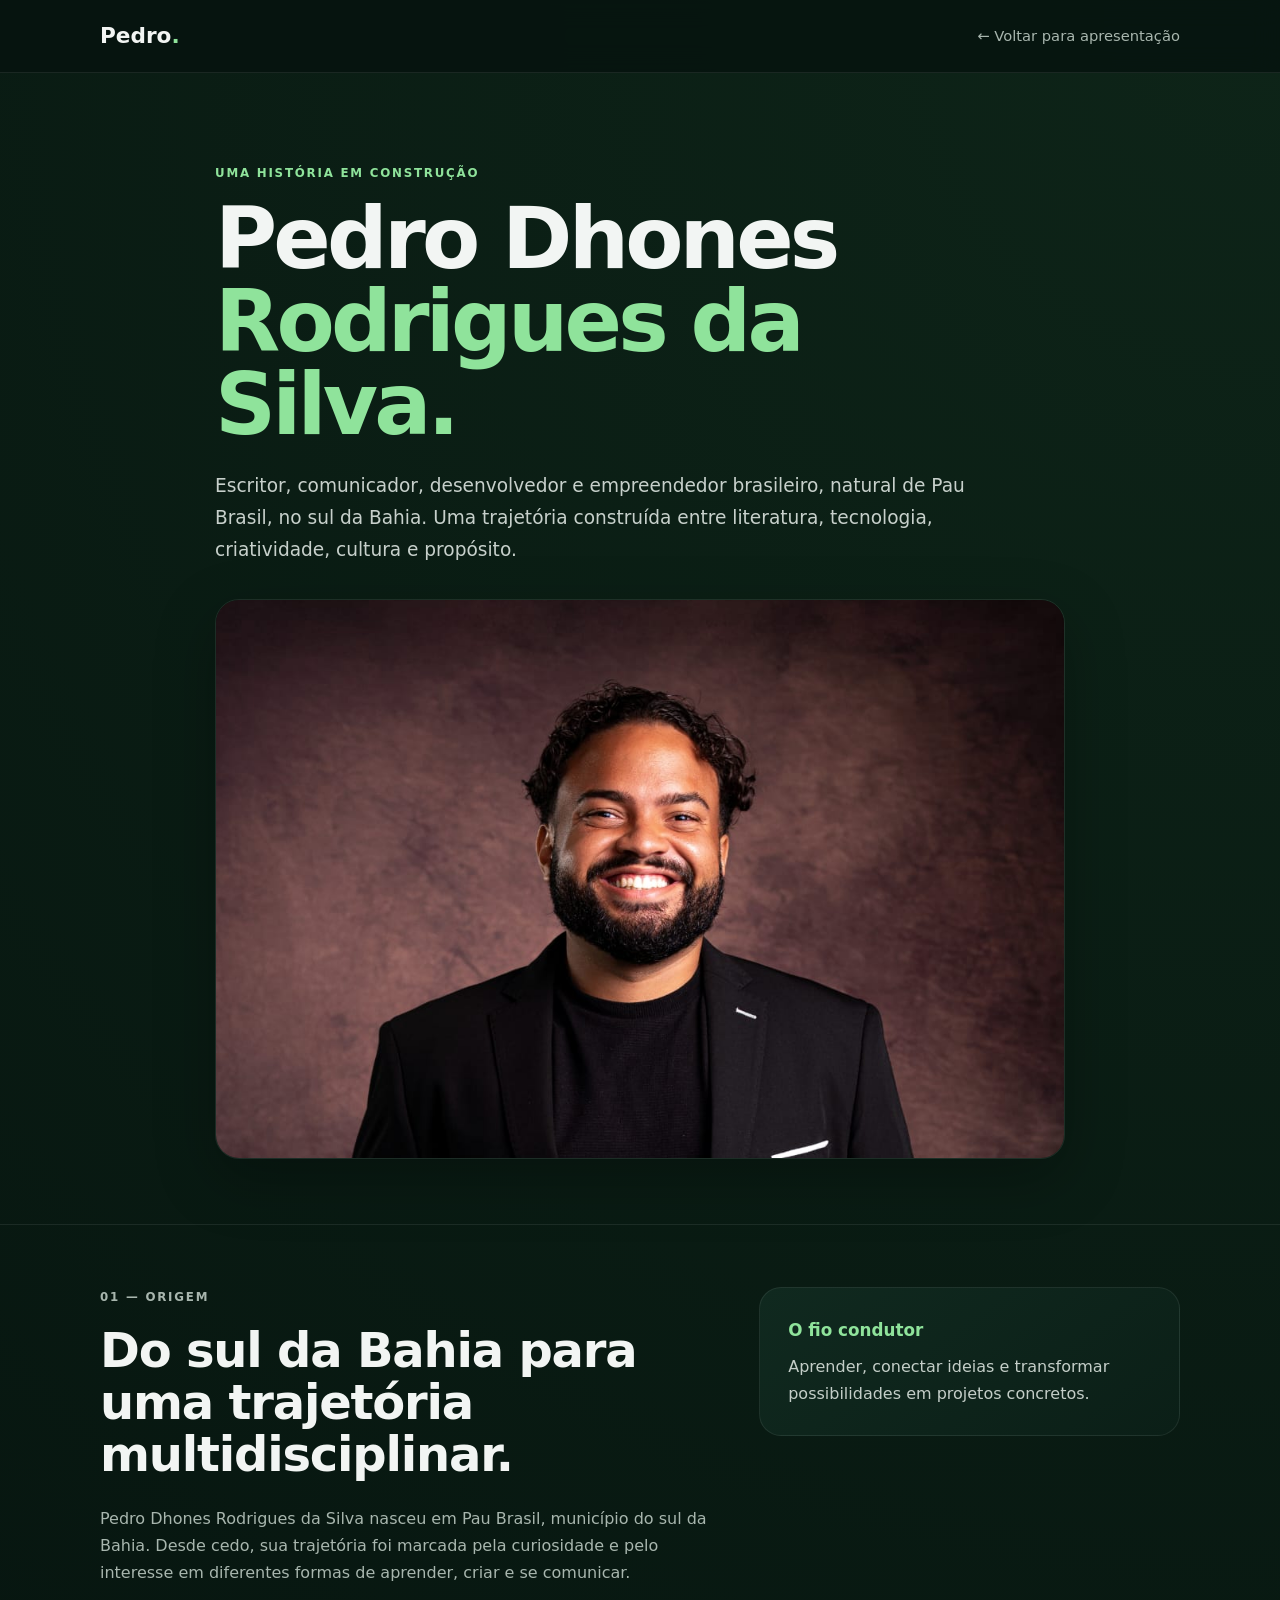
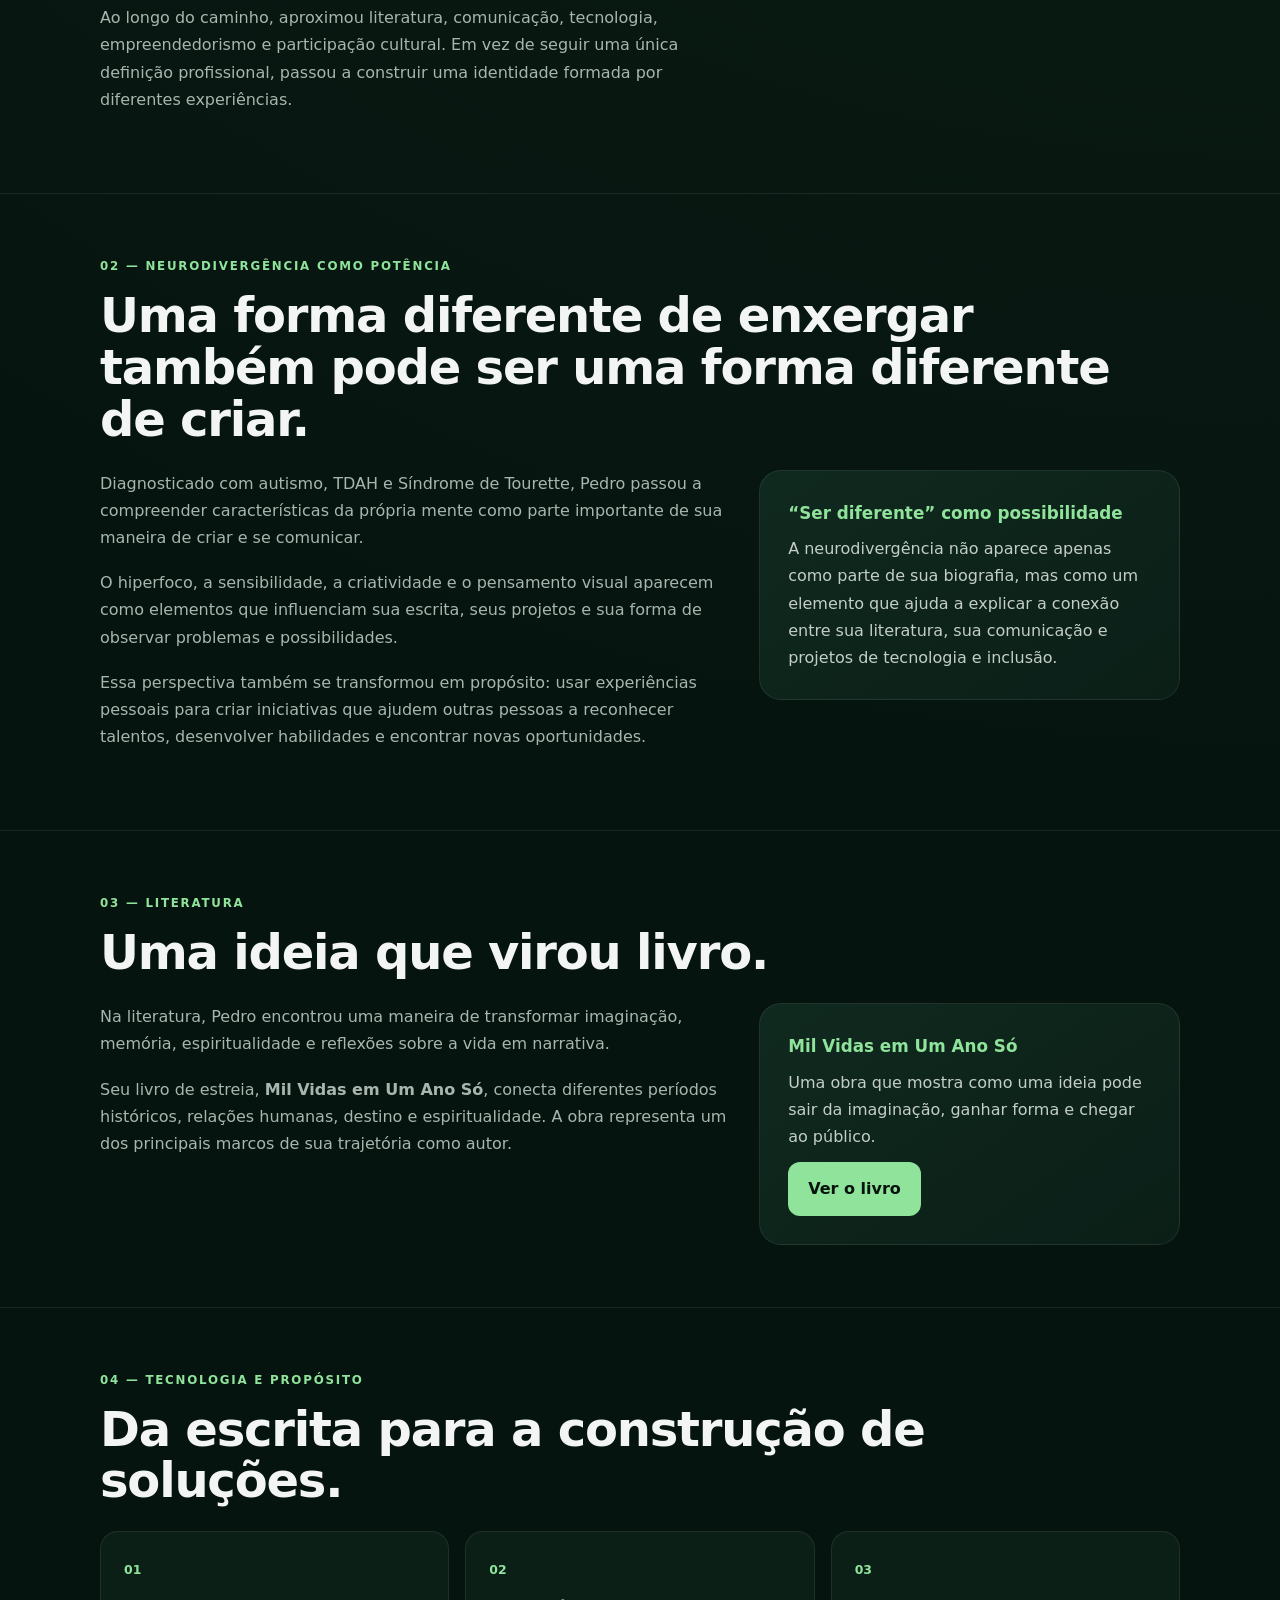
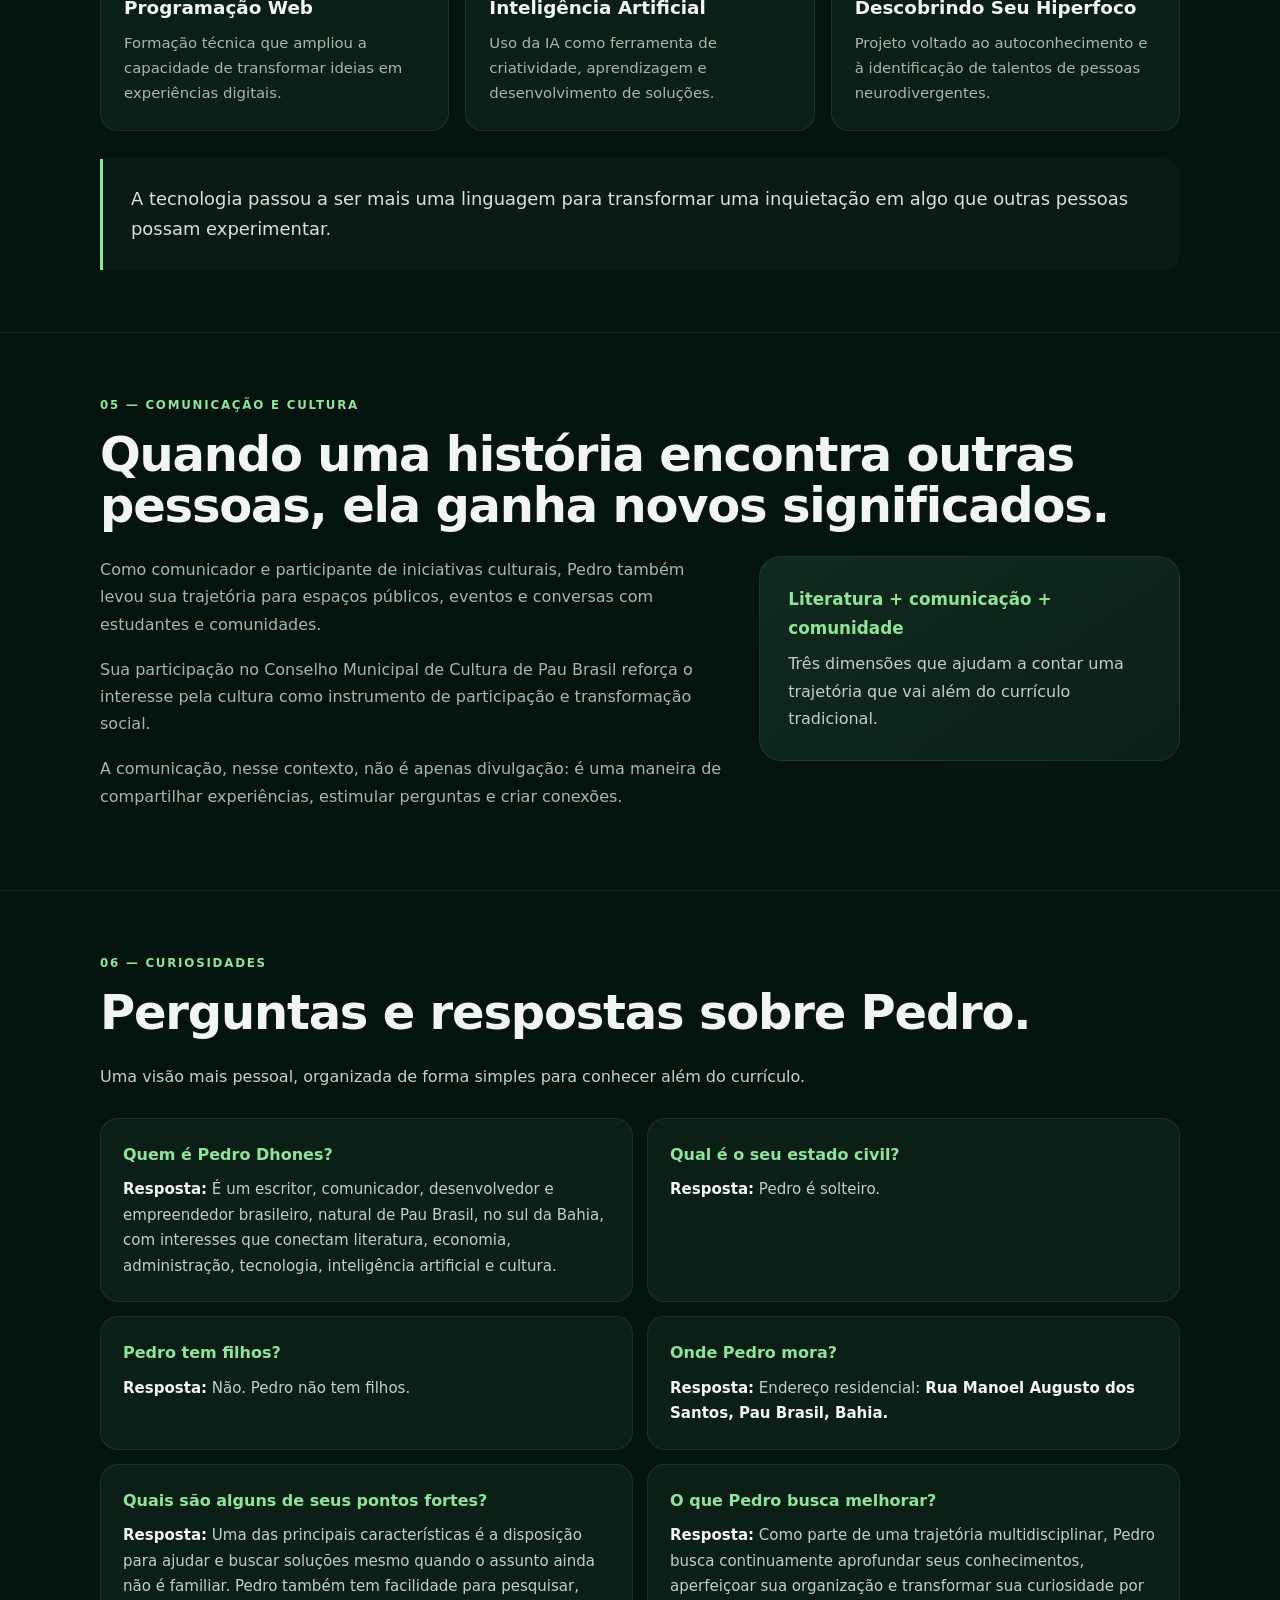
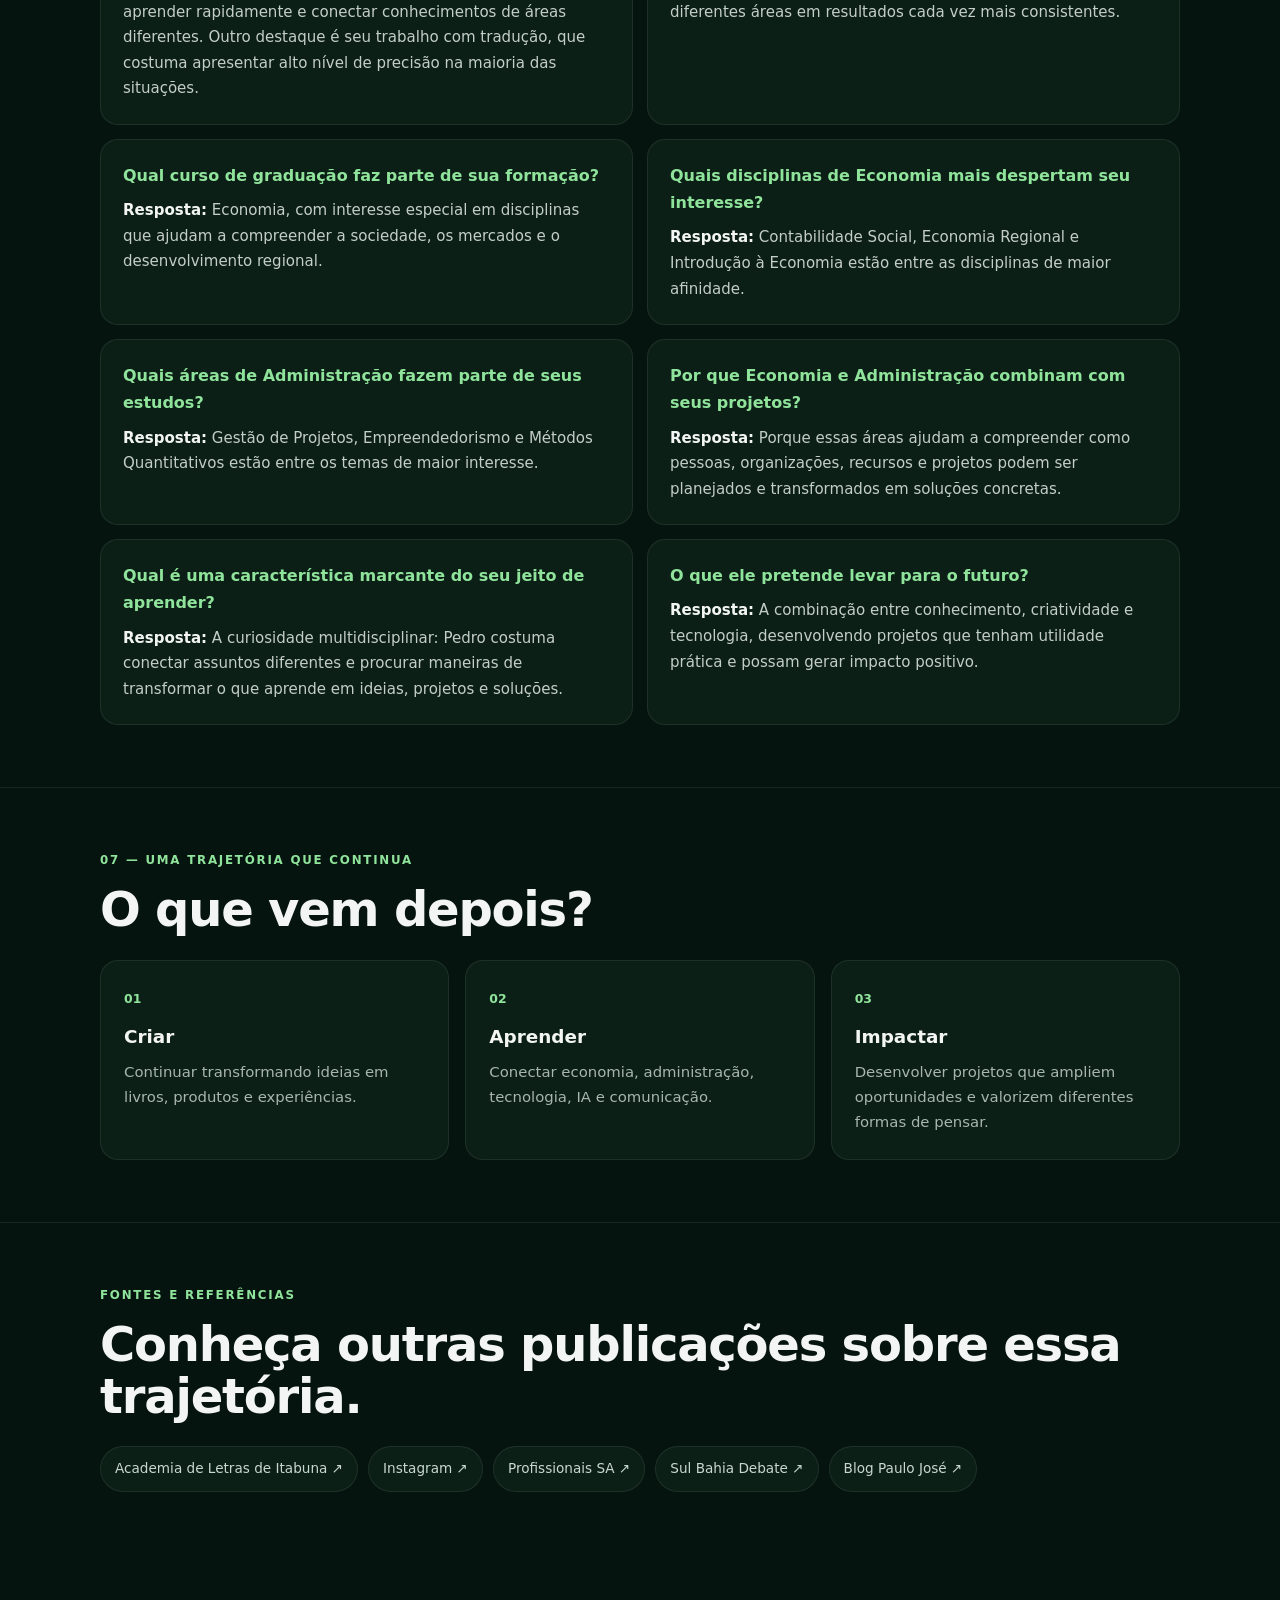
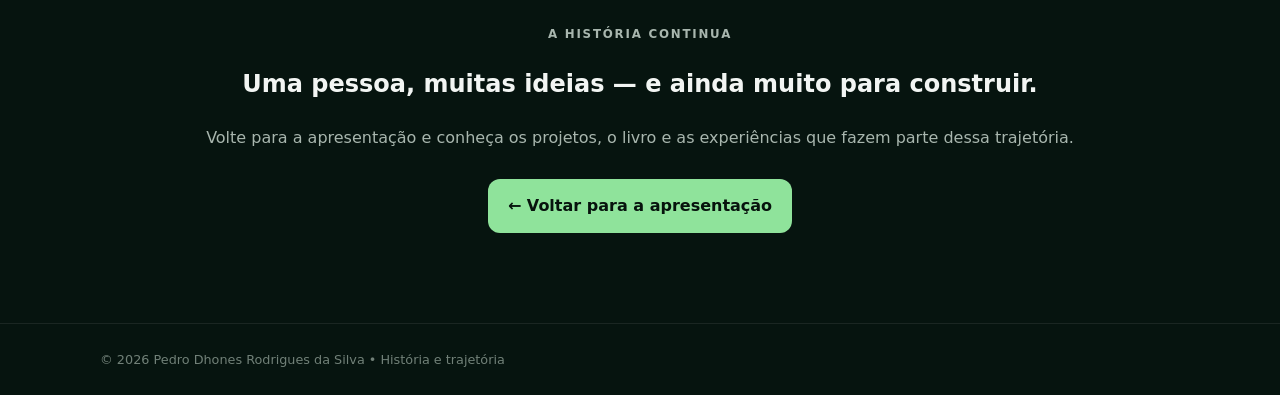
==== commit 327173a5: "Adiciona endereço residencial à seção de curiosidades" ====
--- a/historia.html
+++ b/historia.html
@@ -28,7 +28,7 @@
 <article class="faq-item"><h3>Quem é Pedro Dhones?</h3><p><strong>Resposta:</strong> É um escritor, comunicador, desenvolvedor e empreendedor brasileiro, natural de Pau Brasil, no sul da Bahia, com interesses que conectam literatura, economia, administração, tecnologia, inteligência artificial e cultura.</p></article>
 <article class="faq-item"><h3>Qual é o seu estado civil?</h3><p><strong>Resposta:</strong> Pedro é solteiro.</p></article>
 <article class="faq-item"><h3>Pedro tem filhos?</h3><p><strong>Resposta:</strong> Não. Pedro não tem filhos.</p></article>
-<article class="faq-item"><h3>Onde Pedro mora?</h3><p><strong>Resposta:</strong> Endereço residencial: <strong>informação a inserir.</strong></p></article>
+<article class="faq-item"><h3>Onde Pedro mora?</h3><p><strong>Resposta:</strong> Endereço residencial: <strong>Rua Manoel Augusto dos Santos, Pau Brasil, Bahia.</strong></p></article>
 <article class="faq-item"><h3>Quais são alguns de seus pontos fortes?</h3><p><strong>Resposta:</strong> Uma das principais características é a disposição para ajudar e buscar soluções mesmo quando o assunto ainda não é familiar. Pedro também tem facilidade para pesquisar, aprender rapidamente e conectar conhecimentos de áreas diferentes. Outro destaque é seu trabalho com tradução, que costuma apresentar alto nível de precisão na maioria das situações.</p></article>
 <article class="faq-item"><h3>O que Pedro busca melhorar?</h3><p><strong>Resposta:</strong> Como parte de uma trajetória multidisciplinar, Pedro busca continuamente aprofundar seus conhecimentos, aperfeiçoar sua organização e transformar sua curiosidade por diferentes áreas em resultados cada vez mais consistentes.</p></article>
 <article class="faq-item"><h3>Qual curso de graduação faz parte de sua formação?</h3><p><strong>Resposta:</strong> Economia, com interesse especial em disciplinas que ajudam a compreender a sociedade, os mercados e o desenvolvimento regional.</p></article>
